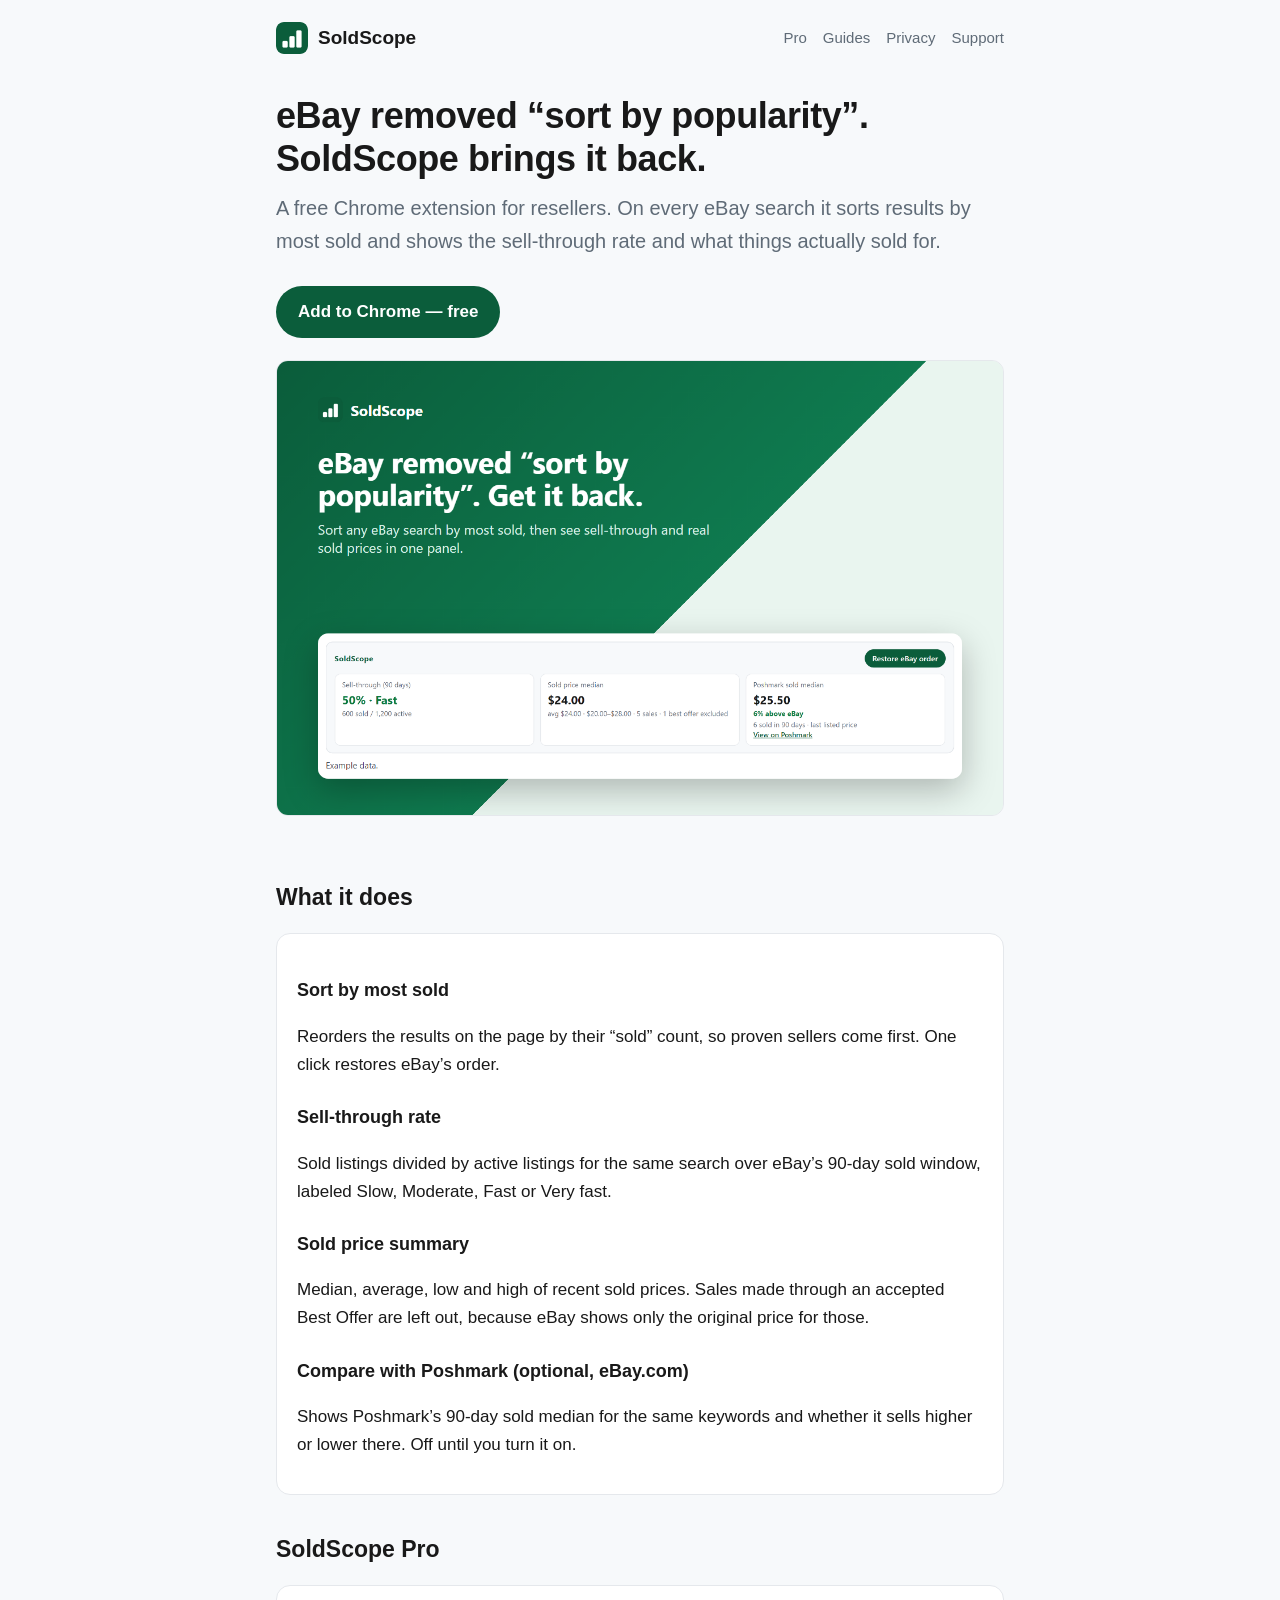
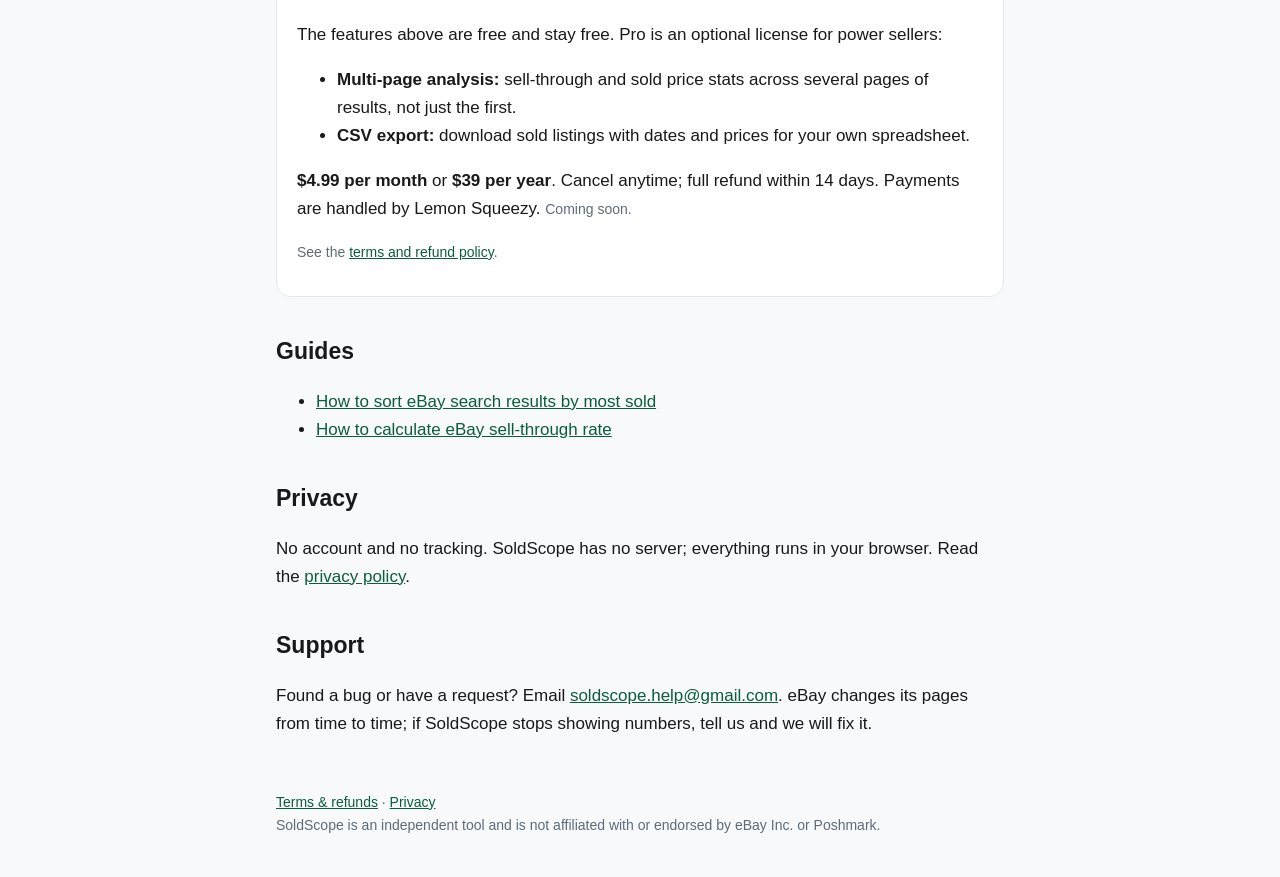
==== index.html @ 76f0468b "Add Pro pricing and terms/refund policy" ====
<!doctype html>
<html lang="en">
<head>
  <meta charset="utf-8">
  <meta name="viewport" content="width=device-width, initial-scale=1">
  <title>SoldScope — eBay sold sort, sell-through rate and sold price comps</title>
  <meta name="description" content="Free Chrome extension for eBay resellers: sort search results by most sold, see sell-through rate and median sold price on every search. No sign-up.">
  <link rel="canonical" href="https://soldscopeapp.github.io/">
  <meta property="og:title" content="SoldScope — eBay sold sort and sell-through rate">
  <meta property="og:description" content="Sort eBay by most sold and see sell-through rate and sold prices on every search.">
  <meta property="og:image" content="https://soldscopeapp.github.io/img/hero.png">
  <link rel="icon" href="img/icon128.png">
  <link rel="stylesheet" href="style.css">
</head>
<body>
<header>
  <a class="brand" href="./"><img src="img/icon128.png" alt="">SoldScope</a>
  <nav><a href="#pro">Pro</a><a href="guides/sort-ebay-by-most-sold.html">Guides</a><a href="privacy.html">Privacy</a><a href="#support">Support</a></nav>
</header>
<main>
  <h1>eBay removed “sort by popularity”. SoldScope brings it back.</h1>
  <p class="lede">A free Chrome extension for resellers. On every eBay search it sorts results by most sold and shows the sell-through rate and what things actually sold for.</p>
  <a class="btn" href="https://chromewebstore.google.com/detail/soldscope-sold-sort-sell/gncdkoamdfpminkbbjchmmcaikjillld">Add to Chrome — free</a>
  <img class="shot" src="img/hero.png" alt="SoldScope panel on an eBay search: sell-through rate, sold price median and Poshmark compare (example data)">

  <h2>What it does</h2>
  <div class="card">
    <h3>Sort by most sold</h3>
    <p>Reorders the results on the page by their “sold” count, so proven sellers come first. One click restores eBay’s order.</p>
    <h3>Sell-through rate</h3>
    <p>Sold listings divided by active listings for the same search over eBay’s 90-day sold window, labeled Slow, Moderate, Fast or Very fast.</p>
    <h3>Sold price summary</h3>
    <p>Median, average, low and high of recent sold prices. Sales made through an accepted Best Offer are left out, because eBay shows only the original price for those.</p>
    <h3>Compare with Poshmark (optional, eBay.com)</h3>
    <p>Shows Poshmark’s 90-day sold median for the same keywords and whether it sells higher or lower there. Off until you turn it on.</p>
  </div>

  <h2 id="pro">SoldScope Pro</h2>
  <div class="card">
    <p>The features above are free and stay free. Pro is an optional license for power sellers:</p>
    <ul>
      <li><b>Multi-page analysis:</b> sell-through and sold price stats across several pages of results, not just the first.</li>
      <li><b>CSV export:</b> download sold listings with dates and prices for your own spreadsheet.</li>
    </ul>
    <p><b>$4.99 per month</b> or <b>$39 per year</b>. Cancel anytime; full refund within 14 days. Payments are handled by Lemon Squeezy. <span class="note">Coming soon.</span></p>
    <p class="note">See the <a href="terms.html">terms and refund policy</a>.</p>
  </div>

  <h2>Guides</h2>
  <ul>
    <li><a href="guides/sort-ebay-by-most-sold.html">How to sort eBay search results by most sold</a></li>
    <li><a href="guides/ebay-sell-through-rate.html">How to calculate eBay sell-through rate</a></li>
  </ul>

  <h2>Privacy</h2>
  <p>No account and no tracking. SoldScope has no server; everything runs in your browser. Read the <a href="privacy.html">privacy policy</a>.</p>

  <h2 id="support">Support</h2>
  <p>Found a bug or have a request? Email <a href="mailto:soldscope.help@gmail.com?subject=SoldScope">soldscope.help@gmail.com</a>. eBay changes its pages from time to time; if SoldScope stops showing numbers, tell us and we will fix it.</p>
</main>
<footer><a href="terms.html">Terms &amp; refunds</a> · <a href="privacy.html">Privacy</a><br>SoldScope is an independent tool and is not affiliated with or endorsed by eBay Inc. or Poshmark.</footer>
</body>
</html>
---- style.css ----
:root {
  --green: #0b5d3b;
  --green-2: #0f7a4f;
  --ink: #191919;
  --muted: #5f6b77;
  --line: #e5e8ec;
  --bg: #f7f9fb;
  --card: #ffffff;
}
@media (prefers-color-scheme: dark) {
  :root:not([data-theme="light"]) {
    --green: #4fc28a;
    --green-2: #3aa874;
    --ink: #e8ecef;
    --muted: #a3adb7;
    --line: #2c3238;
    --bg: #121518;
    --card: #1a1e22;
  }
}
* { box-sizing: border-box; }
body {
  margin: 0;
  background: var(--bg);
  color: var(--ink);
  font: 17px/1.65 -apple-system, "Segoe UI", Roboto, Arial, sans-serif;
}
a { color: var(--green); }
header, main, footer { max-width: 760px; margin: 0 auto; padding: 0 16px; }
header { display: flex; align-items: center; justify-content: space-between; padding-top: 22px; padding-bottom: 22px; }
.brand { display: flex; align-items: center; gap: 10px; font-weight: 700; color: var(--ink); text-decoration: none; font-size: 19px; }
.brand img { width: 32px; height: 32px; border-radius: 8px; }
nav a { margin-left: 16px; font-size: 15px; color: var(--muted); text-decoration: none; }
nav a:hover { color: var(--green); }
h1 { font-size: 36px; line-height: 1.2; margin: 18px 0 12px; letter-spacing: -0.4px; }
h2 { font-size: 23px; margin: 36px 0 8px; }
h3 { font-size: 18px; margin: 24px 0 6px; }
p.lede { font-size: 20px; color: var(--muted); margin-top: 0; }
.btn {
  display: inline-block; padding: 12px 22px; border-radius: 999px; background: var(--green); color: #fff;
  text-decoration: none; font-weight: 700; margin: 8px 0 4px;
}
.btn:hover { background: var(--green-2); }
.card { background: var(--card); border: 1px solid var(--line); border-radius: 14px; padding: 18px 20px; margin: 16px 0; }
.shot { width: 100%; border-radius: 12px; border: 1px solid var(--line); margin: 18px 0; }
code, .formula {
  background: var(--card); border: 1px solid var(--line); border-radius: 8px; padding: 2px 7px; font-size: 15px;
}
.formula { display: block; padding: 12px 16px; font-size: 17px; margin: 12px 0; }
table { width: 100%; border-collapse: collapse; margin: 12px 0; font-size: 16px; }
th, td { text-align: left; padding: 8px 10px; border-bottom: 1px solid var(--line); }
.note { font-size: 14px; color: var(--muted); }
footer { padding-top: 36px; padding-bottom: 40px; color: var(--muted); font-size: 14px; }
@media (max-width: 560px) {
  h1 { font-size: 29px; }
  nav a { margin-left: 10px; }
}
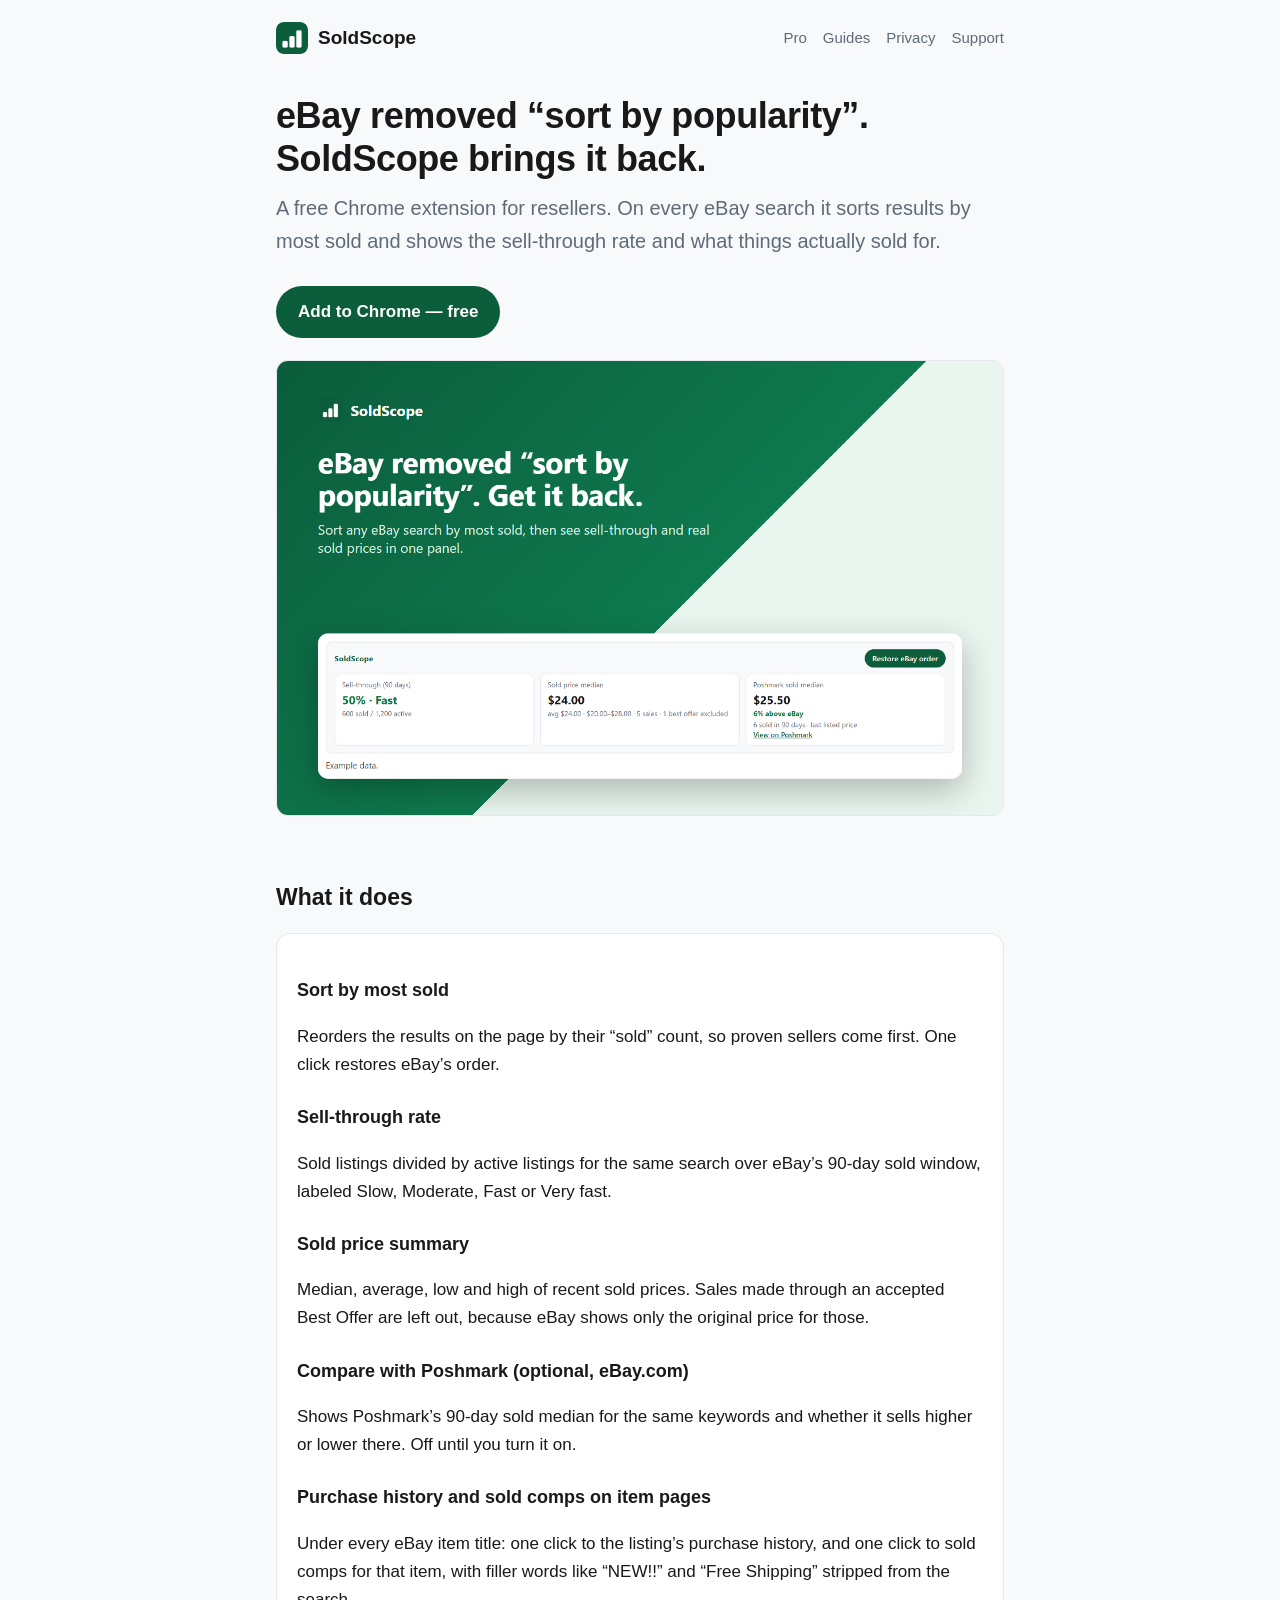
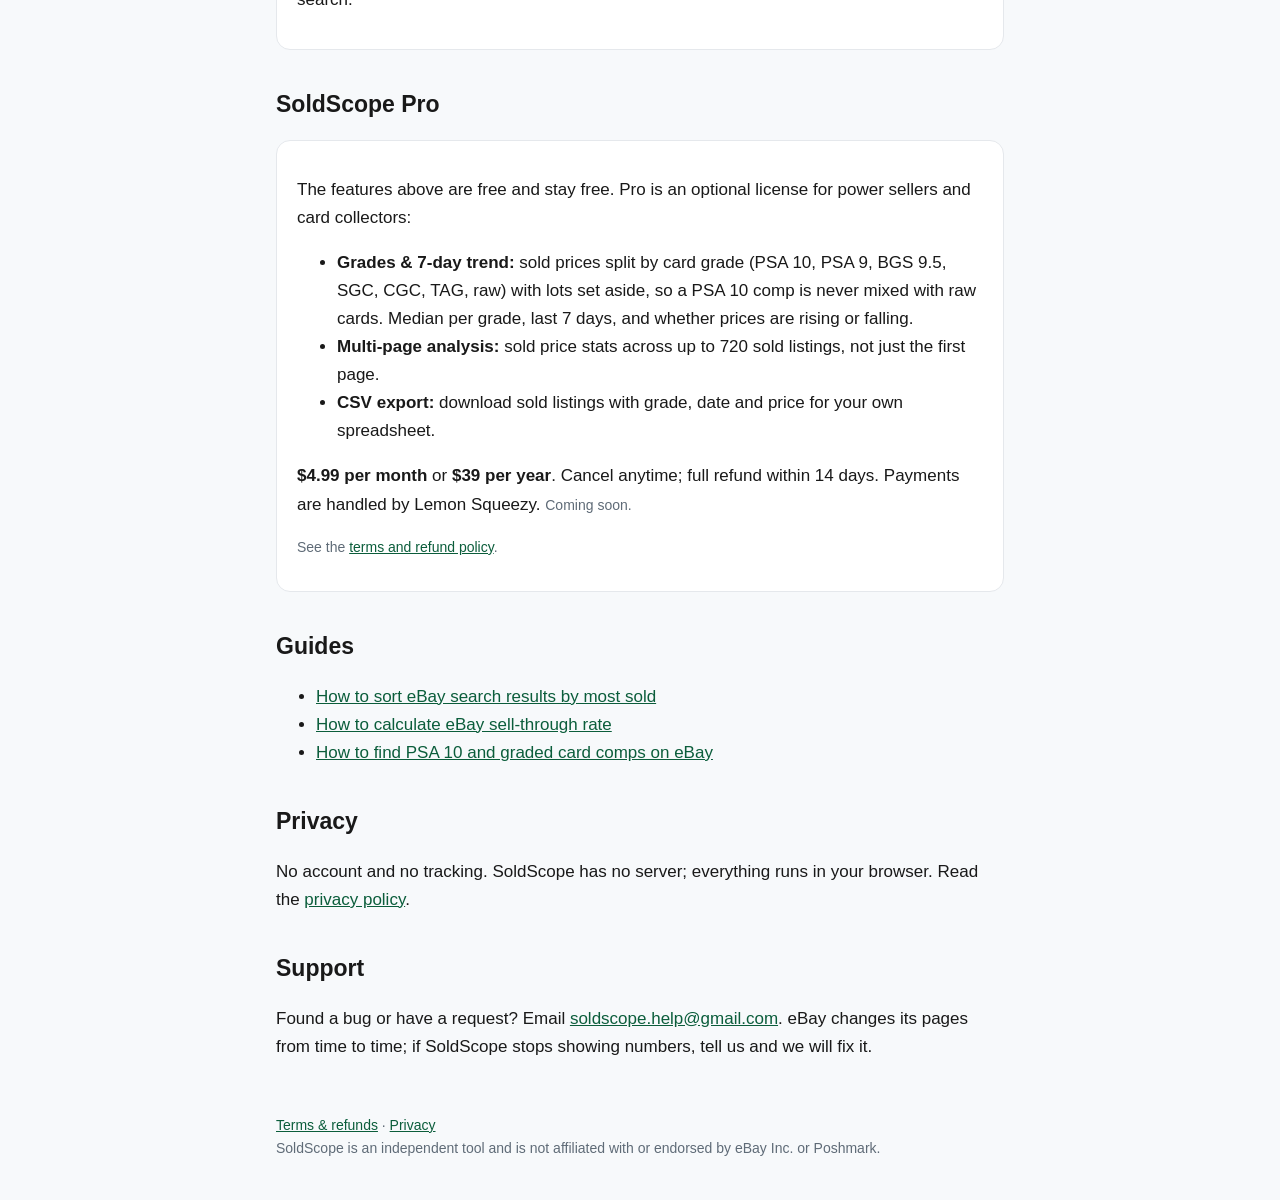
==== commit 4cfd2a67: "Card grade comps guide, item page links, Pro grades" ====
--- a/index.html
+++ b/index.html
@@ -33,14 +33,17 @@
     <p>Median, average, low and high of recent sold prices. Sales made through an accepted Best Offer are left out, because eBay shows only the original price for those.</p>
     <h3>Compare with Poshmark (optional, eBay.com)</h3>
     <p>Shows Poshmark’s 90-day sold median for the same keywords and whether it sells higher or lower there. Off until you turn it on.</p>
+    <h3>Purchase history and sold comps on item pages</h3>
+    <p>Under every eBay item title: one click to the listing’s purchase history, and one click to sold comps for that item, with filler words like “NEW!!” and “Free Shipping” stripped from the search.</p>
   </div>
 
   <h2 id="pro">SoldScope Pro</h2>
   <div class="card">
-    <p>The features above are free and stay free. Pro is an optional license for power sellers:</p>
+    <p>The features above are free and stay free. Pro is an optional license for power sellers and card collectors:</p>
     <ul>
-      <li><b>Multi-page analysis:</b> sell-through and sold price stats across several pages of results, not just the first.</li>
-      <li><b>CSV export:</b> download sold listings with dates and prices for your own spreadsheet.</li>
+      <li><b>Grades &amp; 7-day trend:</b> sold prices split by card grade (PSA 10, PSA 9, BGS 9.5, SGC, CGC, TAG, raw) with lots set aside, so a PSA 10 comp is never mixed with raw cards. Median per grade, last 7 days, and whether prices are rising or falling.</li>
+      <li><b>Multi-page analysis:</b> sold price stats across up to 720 sold listings, not just the first page.</li>
+      <li><b>CSV export:</b> download sold listings with grade, date and price for your own spreadsheet.</li>
     </ul>
     <p><b>$4.99 per month</b> or <b>$39 per year</b>. Cancel anytime; full refund within 14 days. Payments are handled by Lemon Squeezy. <span class="note">Coming soon.</span></p>
     <p class="note">See the <a href="terms.html">terms and refund policy</a>.</p>
@@ -50,6 +53,7 @@
   <ul>
     <li><a href="guides/sort-ebay-by-most-sold.html">How to sort eBay search results by most sold</a></li>
     <li><a href="guides/ebay-sell-through-rate.html">How to calculate eBay sell-through rate</a></li>
+    <li><a href="guides/psa-card-comps-ebay.html">How to find PSA 10 and graded card comps on eBay</a></li>
   </ul>
 
   <h2>Privacy</h2>
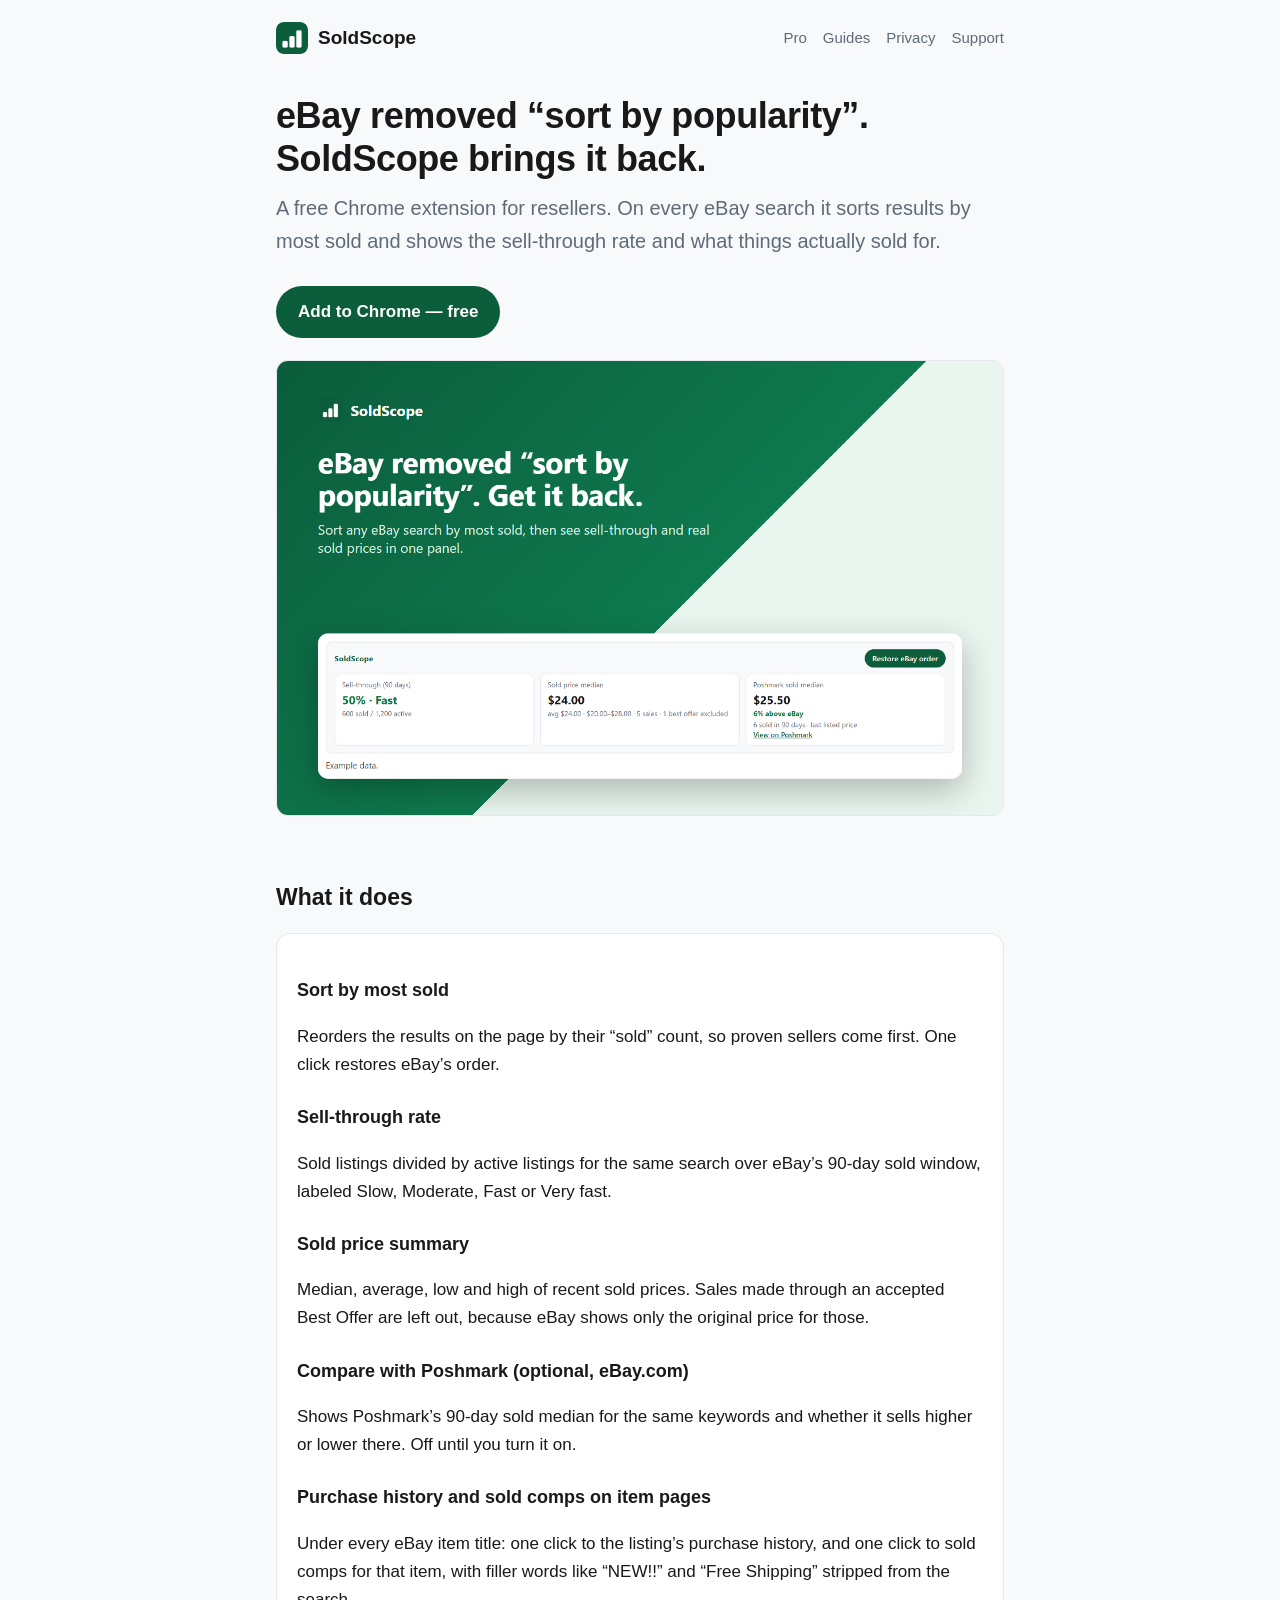
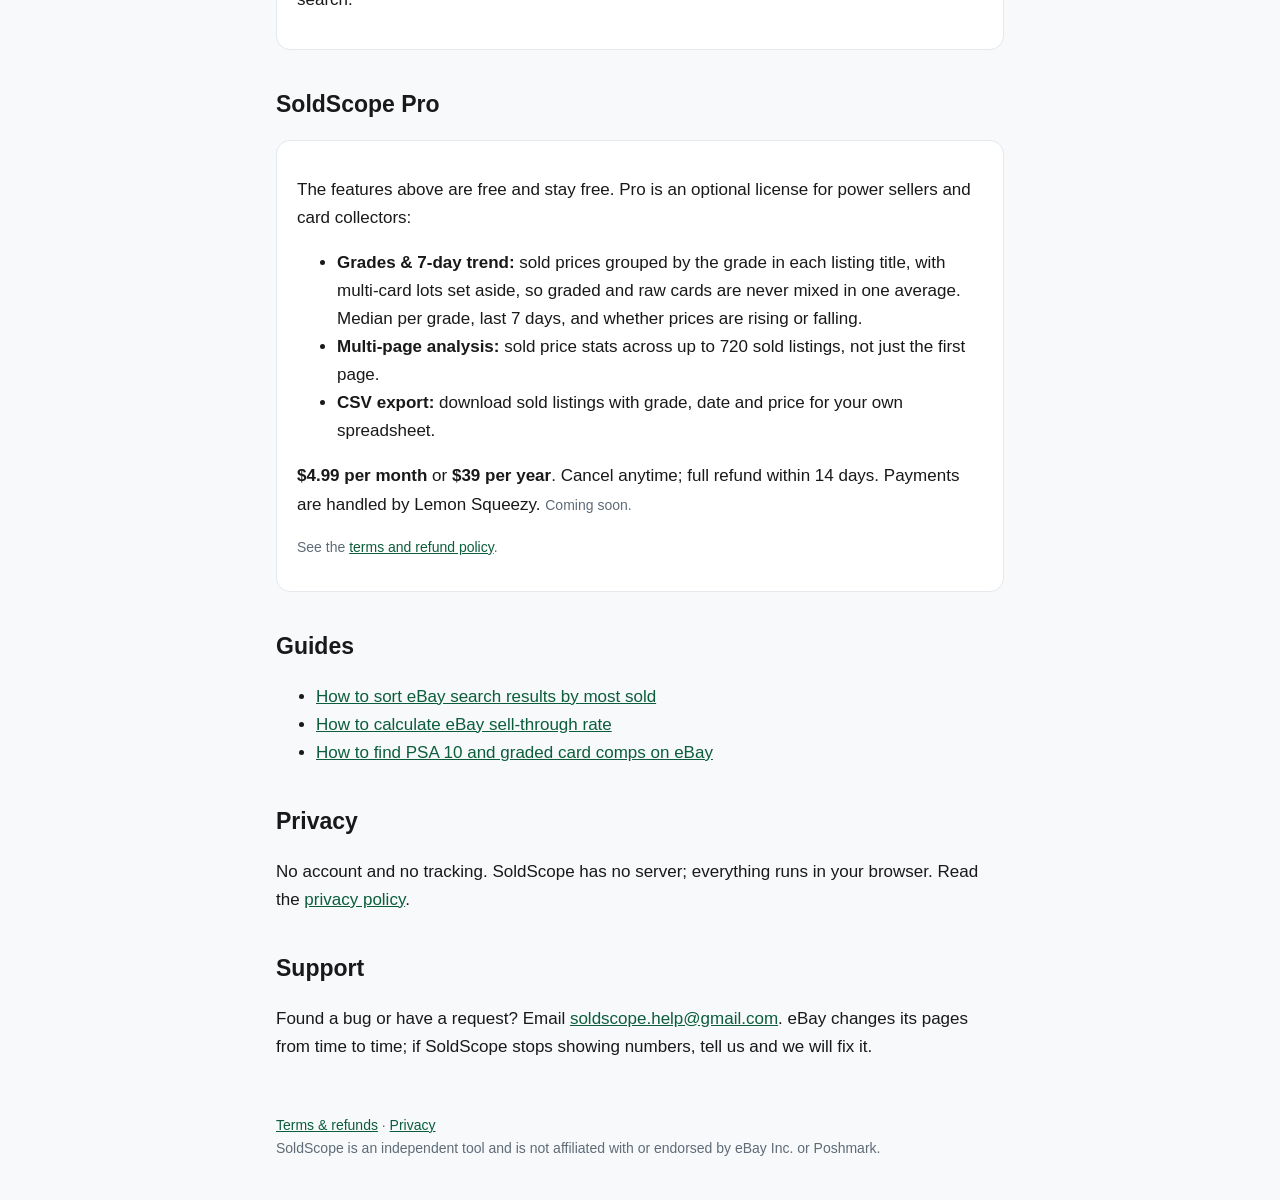
==== commit 52328079: "Plain wording for grade comps" ====
--- a/index.html
+++ b/index.html
@@ -41,7 +41,7 @@
   <div class="card">
     <p>The features above are free and stay free. Pro is an optional license for power sellers and card collectors:</p>
     <ul>
-      <li><b>Grades &amp; 7-day trend:</b> sold prices split by card grade (PSA 10, PSA 9, BGS 9.5, SGC, CGC, TAG, raw) with lots set aside, so a PSA 10 comp is never mixed with raw cards. Median per grade, last 7 days, and whether prices are rising or falling.</li>
+      <li><b>Grades &amp; 7-day trend:</b> sold prices grouped by the grade in each listing title, with multi-card lots set aside, so graded and raw cards are never mixed in one average. Median per grade, last 7 days, and whether prices are rising or falling.</li>
       <li><b>Multi-page analysis:</b> sold price stats across up to 720 sold listings, not just the first page.</li>
       <li><b>CSV export:</b> download sold listings with grade, date and price for your own spreadsheet.</li>
     </ul>
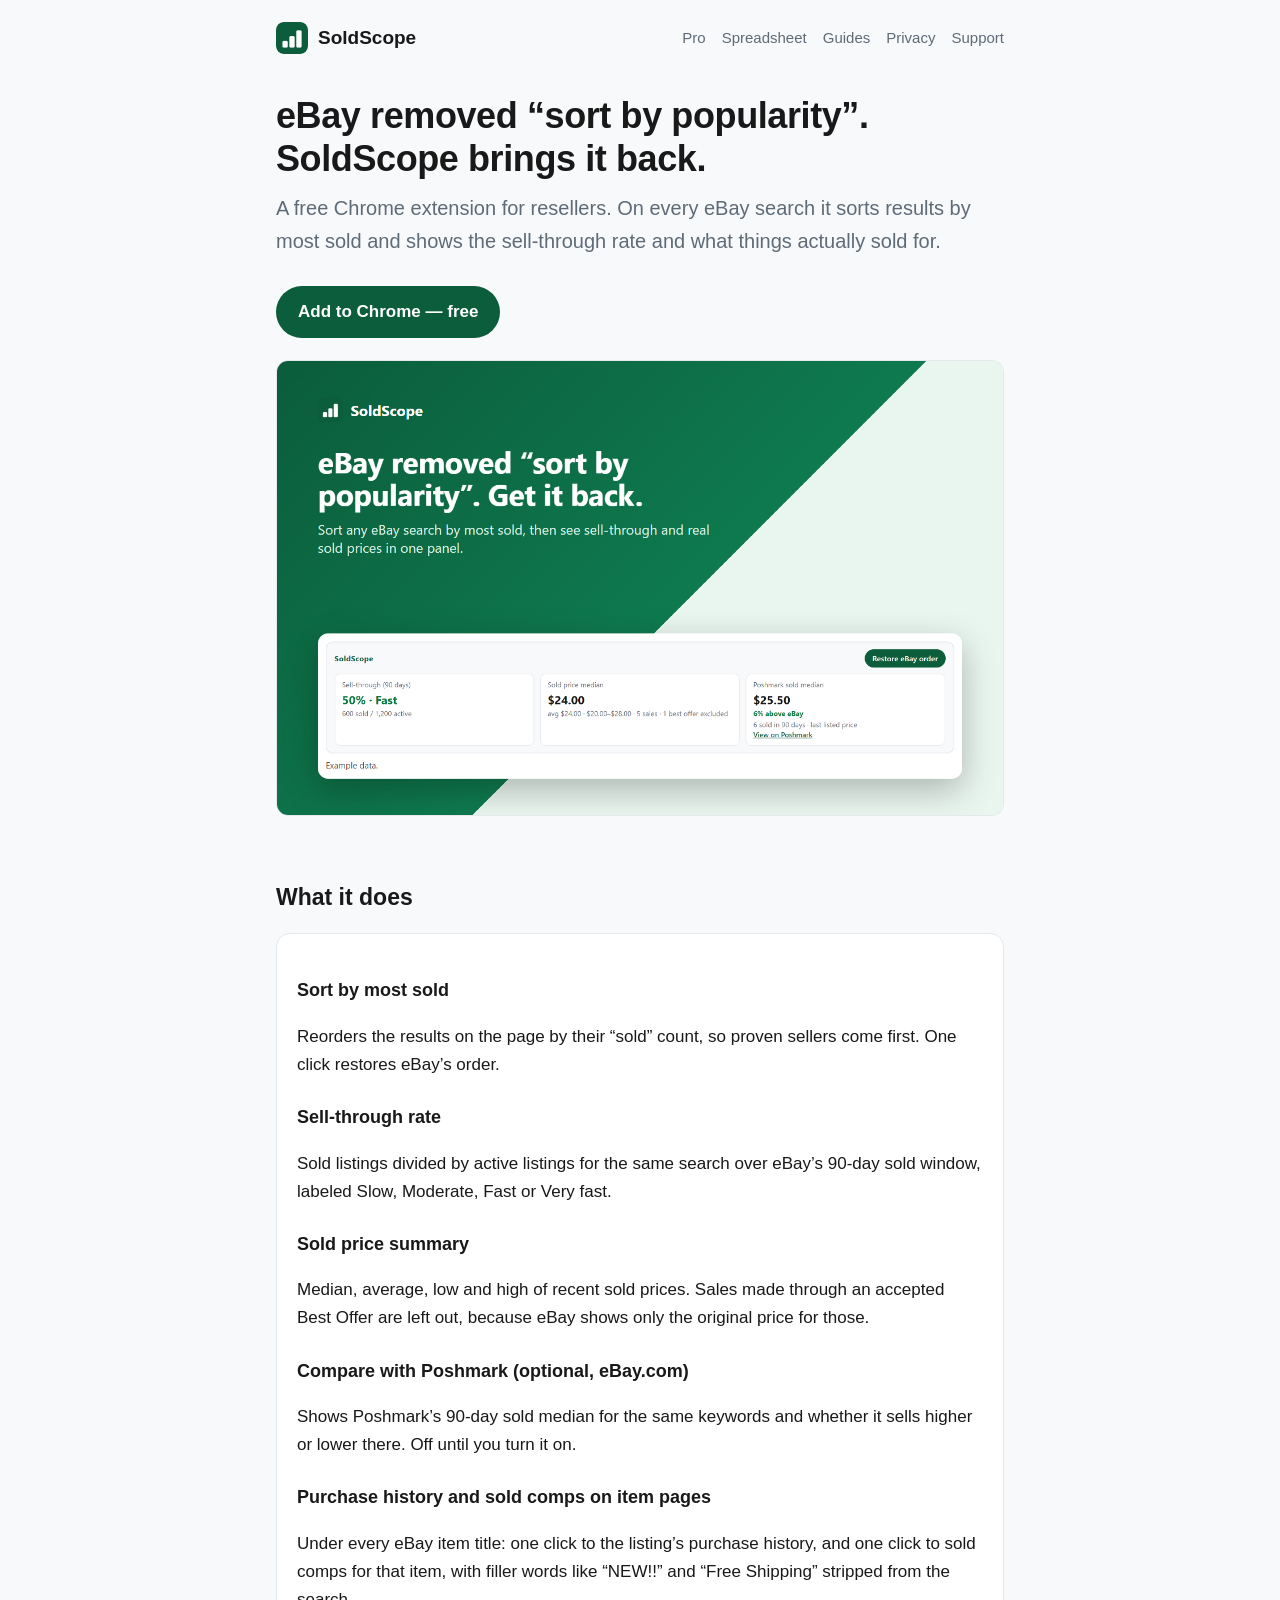
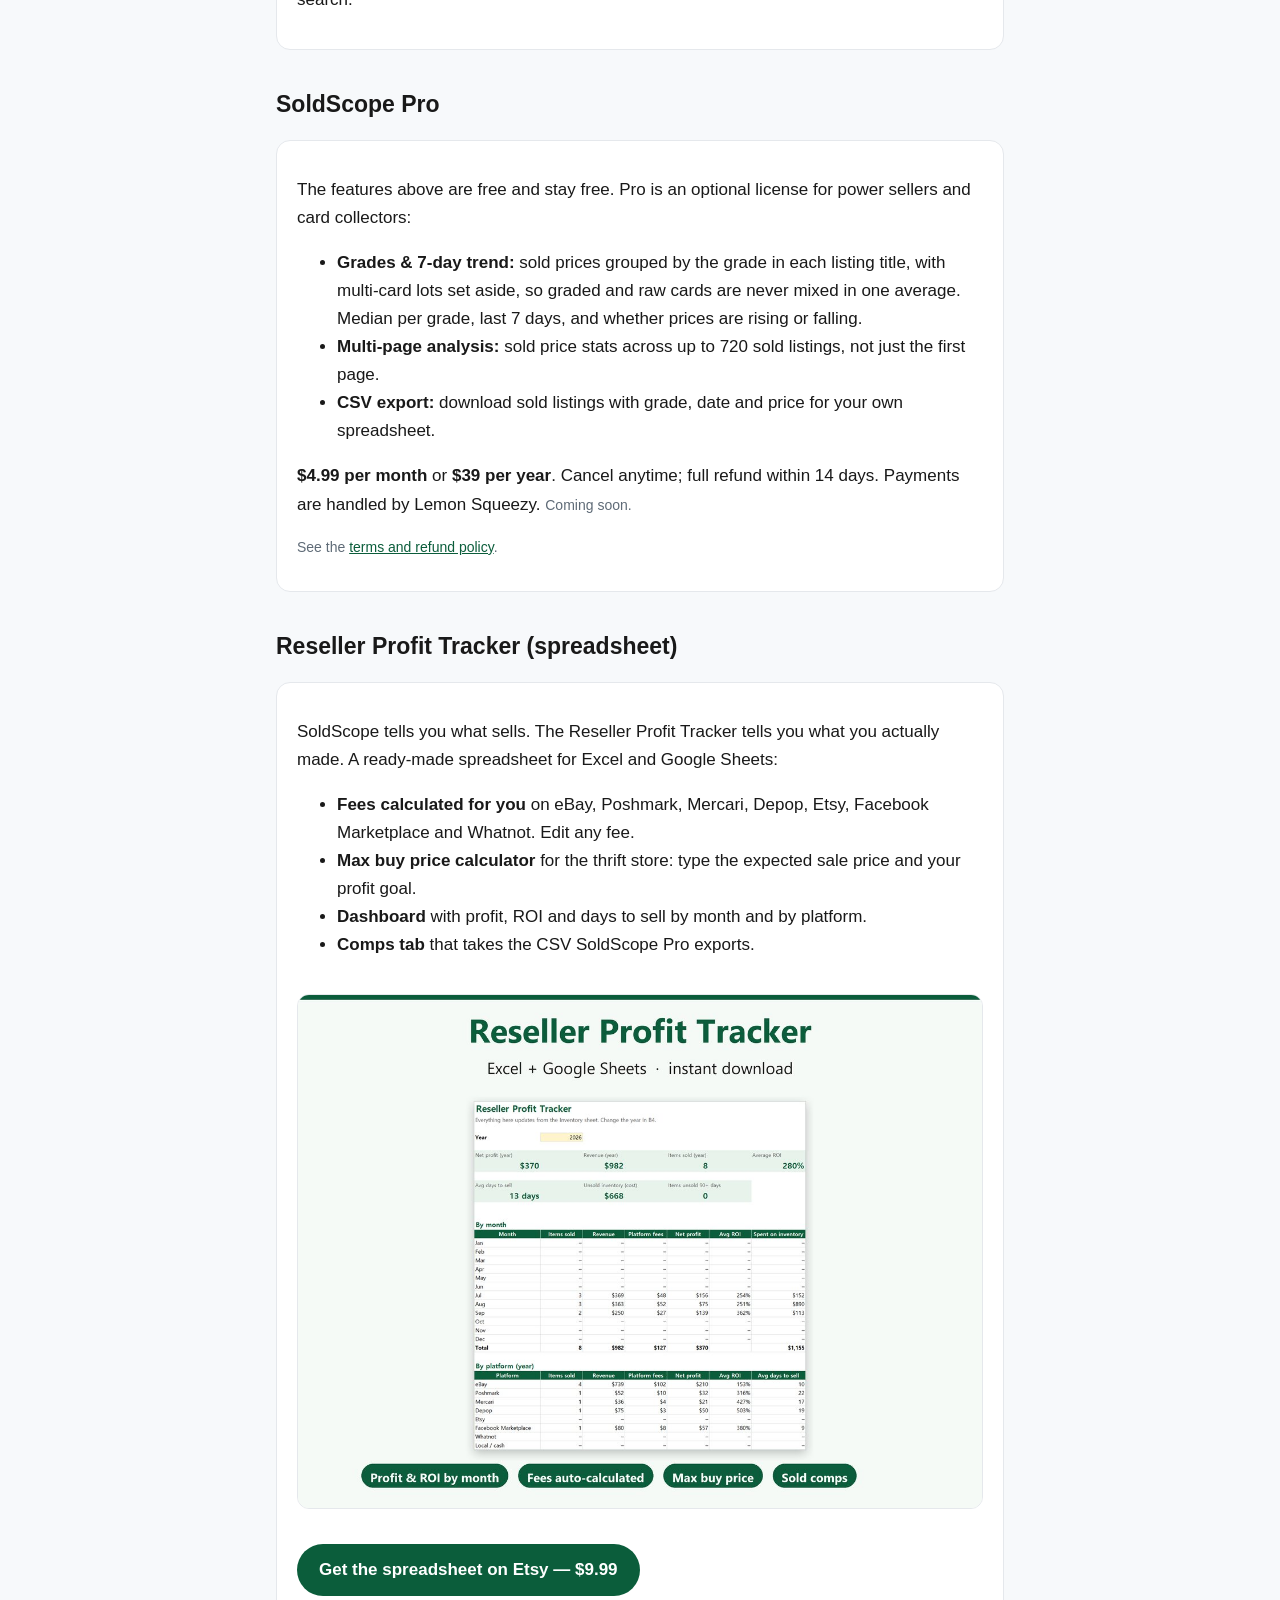
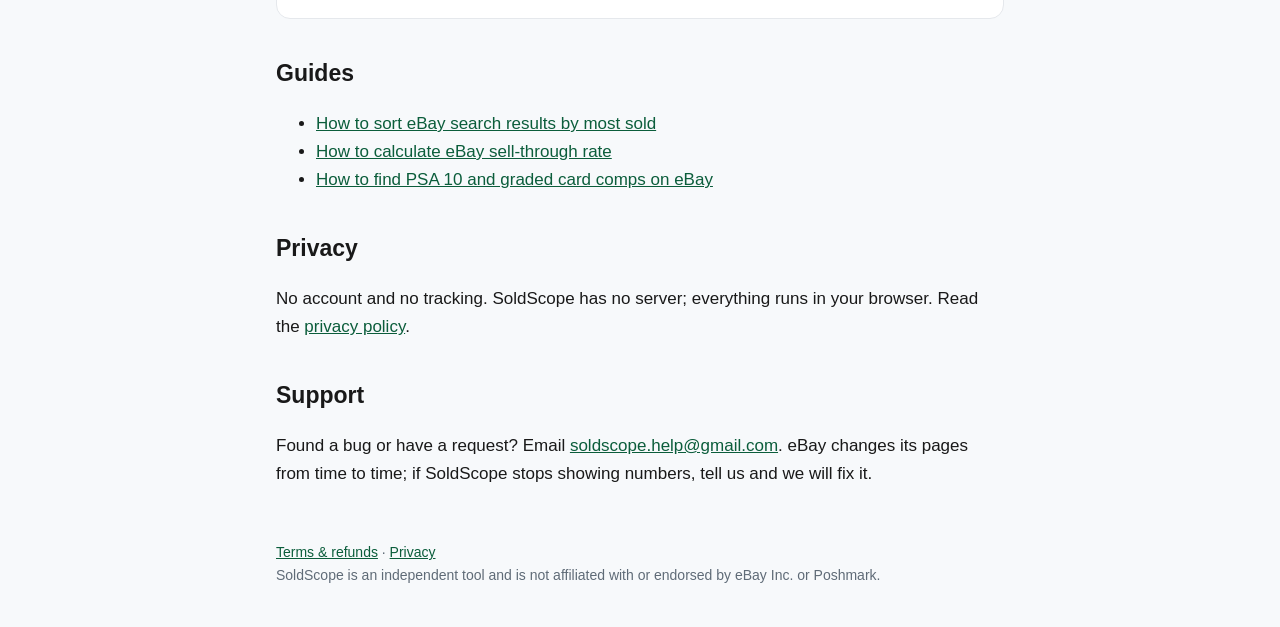
==== commit db93491f: "Reseller Profit Tracker section" ====
--- a/index.html
+++ b/index.html
@@ -15,7 +15,7 @@
 <body>
 <header>
   <a class="brand" href="./"><img src="img/icon128.png" alt="">SoldScope</a>
-  <nav><a href="#pro">Pro</a><a href="guides/sort-ebay-by-most-sold.html">Guides</a><a href="privacy.html">Privacy</a><a href="#support">Support</a></nav>
+  <nav><a href="#pro">Pro</a><a href="#tracker">Spreadsheet</a><a href="guides/sort-ebay-by-most-sold.html">Guides</a><a href="privacy.html">Privacy</a><a href="#support">Support</a></nav>
 </header>
 <main>
   <h1>eBay removed “sort by popularity”. SoldScope brings it back.</h1>
@@ -49,6 +49,19 @@
     <p class="note">See the <a href="terms.html">terms and refund policy</a>.</p>
   </div>
 
+  <h2 id="tracker">Reseller Profit Tracker (spreadsheet)</h2>
+  <div class="card">
+    <p>SoldScope tells you what sells. The Reseller Profit Tracker tells you what you actually made. A ready-made spreadsheet for Excel and Google Sheets:</p>
+    <ul>
+      <li><b>Fees calculated for you</b> on eBay, Poshmark, Mercari, Depop, Etsy, Facebook Marketplace and Whatnot. Edit any fee.</li>
+      <li><b>Max buy price calculator</b> for the thrift store: type the expected sale price and your profit goal.</li>
+      <li><b>Dashboard</b> with profit, ROI and days to sell by month and by platform.</li>
+      <li><b>Comps tab</b> that takes the CSV SoldScope Pro exports.</li>
+    </ul>
+    <img class="shot" src="img/profit-tracker.jpg" alt="Reseller Profit Tracker dashboard (example data)">
+    <a class="btn" href="https://www.etsy.com/listing/4586953167">Get the spreadsheet on Etsy — $9.99</a>
+  </div>
+
   <h2>Guides</h2>
   <ul>
     <li><a href="guides/sort-ebay-by-most-sold.html">How to sort eBay search results by most sold</a></li>
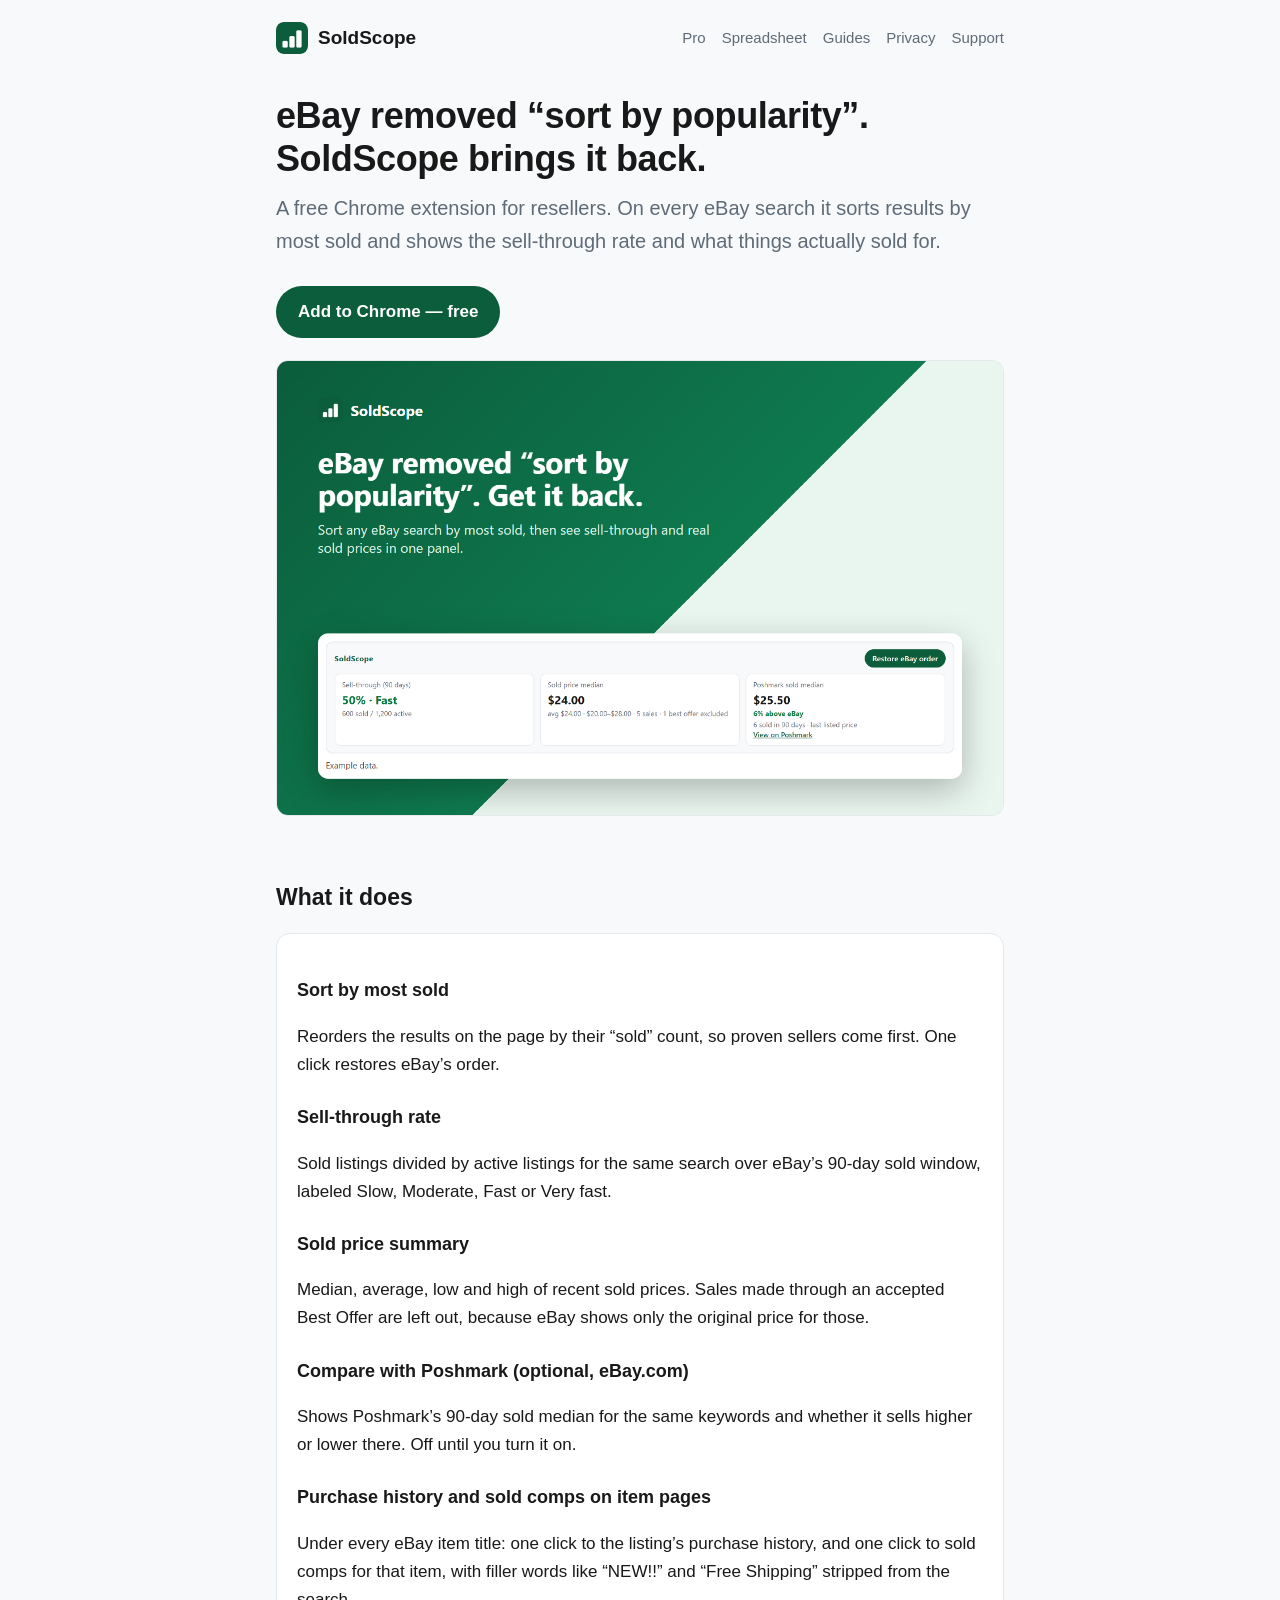
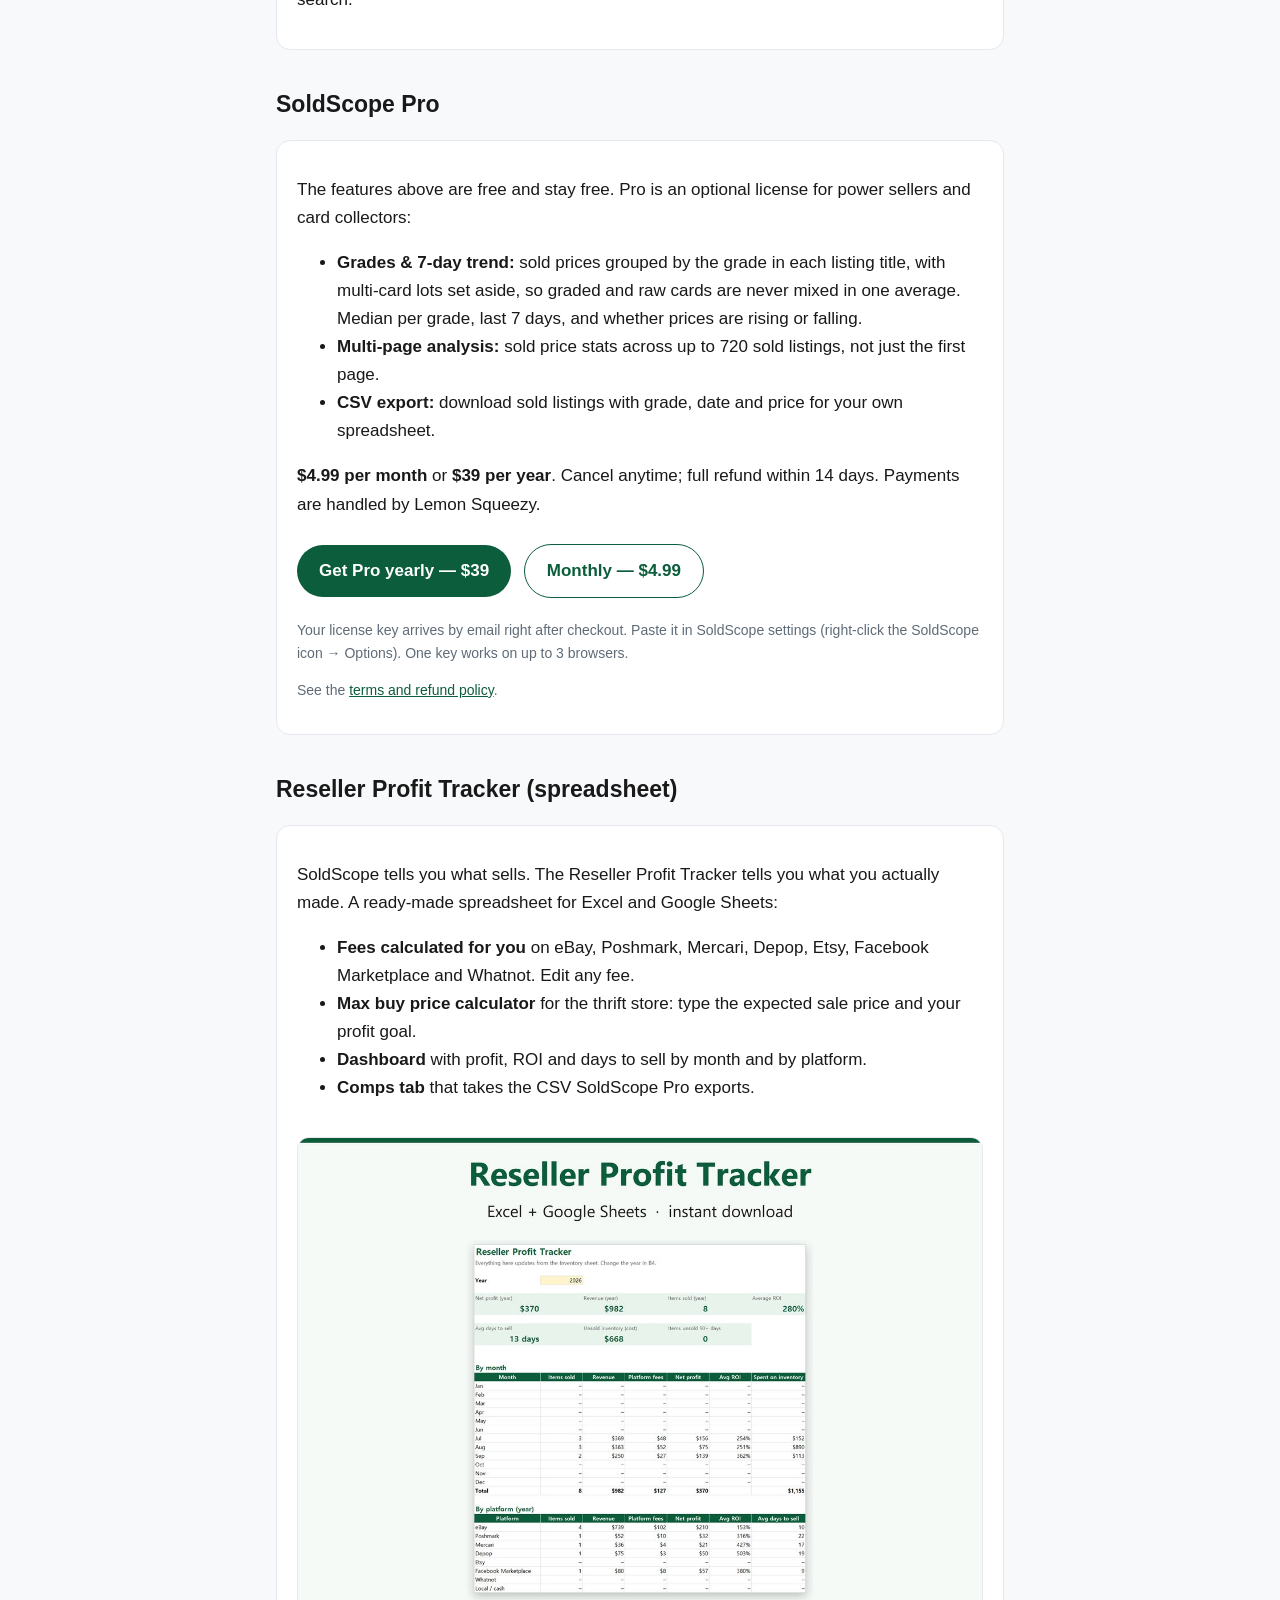
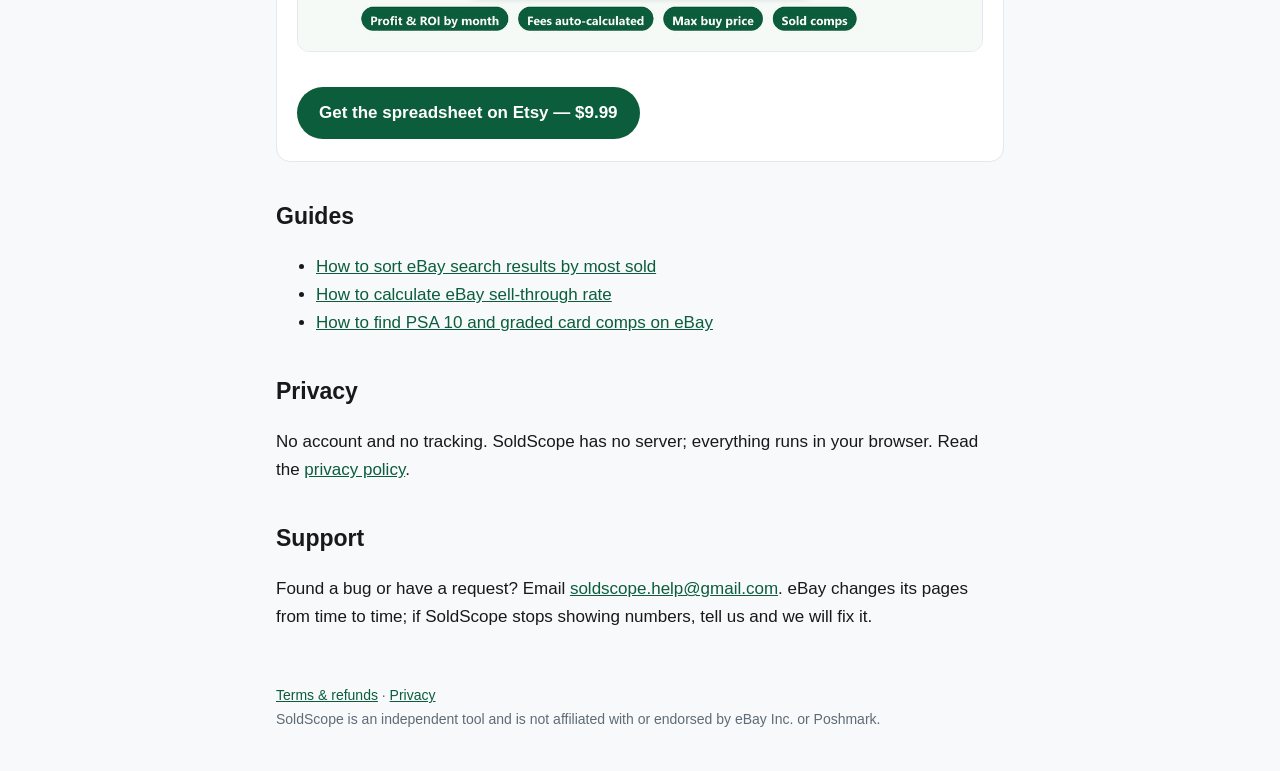
==== commit baf66874: "Pro checkout live" ====
--- a/index.html
+++ b/index.html
@@ -45,7 +45,9 @@
       <li><b>Multi-page analysis:</b> sold price stats across up to 720 sold listings, not just the first page.</li>
       <li><b>CSV export:</b> download sold listings with grade, date and price for your own spreadsheet.</li>
     </ul>
-    <p><b>$4.99 per month</b> or <b>$39 per year</b>. Cancel anytime; full refund within 14 days. Payments are handled by Lemon Squeezy. <span class="note">Coming soon.</span></p>
+    <p><b>$4.99 per month</b> or <b>$39 per year</b>. Cancel anytime; full refund within 14 days. Payments are handled by Lemon Squeezy.</p>
+    <p><a class="btn" href="https://soldscope.lemonsqueezy.com/checkout/buy/cfb5deb5-a312-4ebb-a2bd-e56efbaaf812?enabled=2208364">Get Pro yearly — $39</a> <a class="btn btn-secondary" href="https://soldscope.lemonsqueezy.com/checkout/buy/8efacae5-1ba1-4e66-af39-474c8e8114f5?enabled=2208363">Monthly — $4.99</a></p>
+    <p class="note">Your license key arrives by email right after checkout. Paste it in SoldScope settings (right-click the SoldScope icon → Options). One key works on up to 3 browsers.</p>
     <p class="note">See the <a href="terms.html">terms and refund policy</a>.</p>
   </div>
 
--- a/style.css
+++ b/style.css
@@ -55,3 +55,5 @@
   h1 { font-size: 29px; }
   nav a { margin-left: 10px; }
 }
+
+.btn-secondary { background: #fff; color: #0b5d3b; border: 1px solid #0b5d3b; margin-left: 8px; }
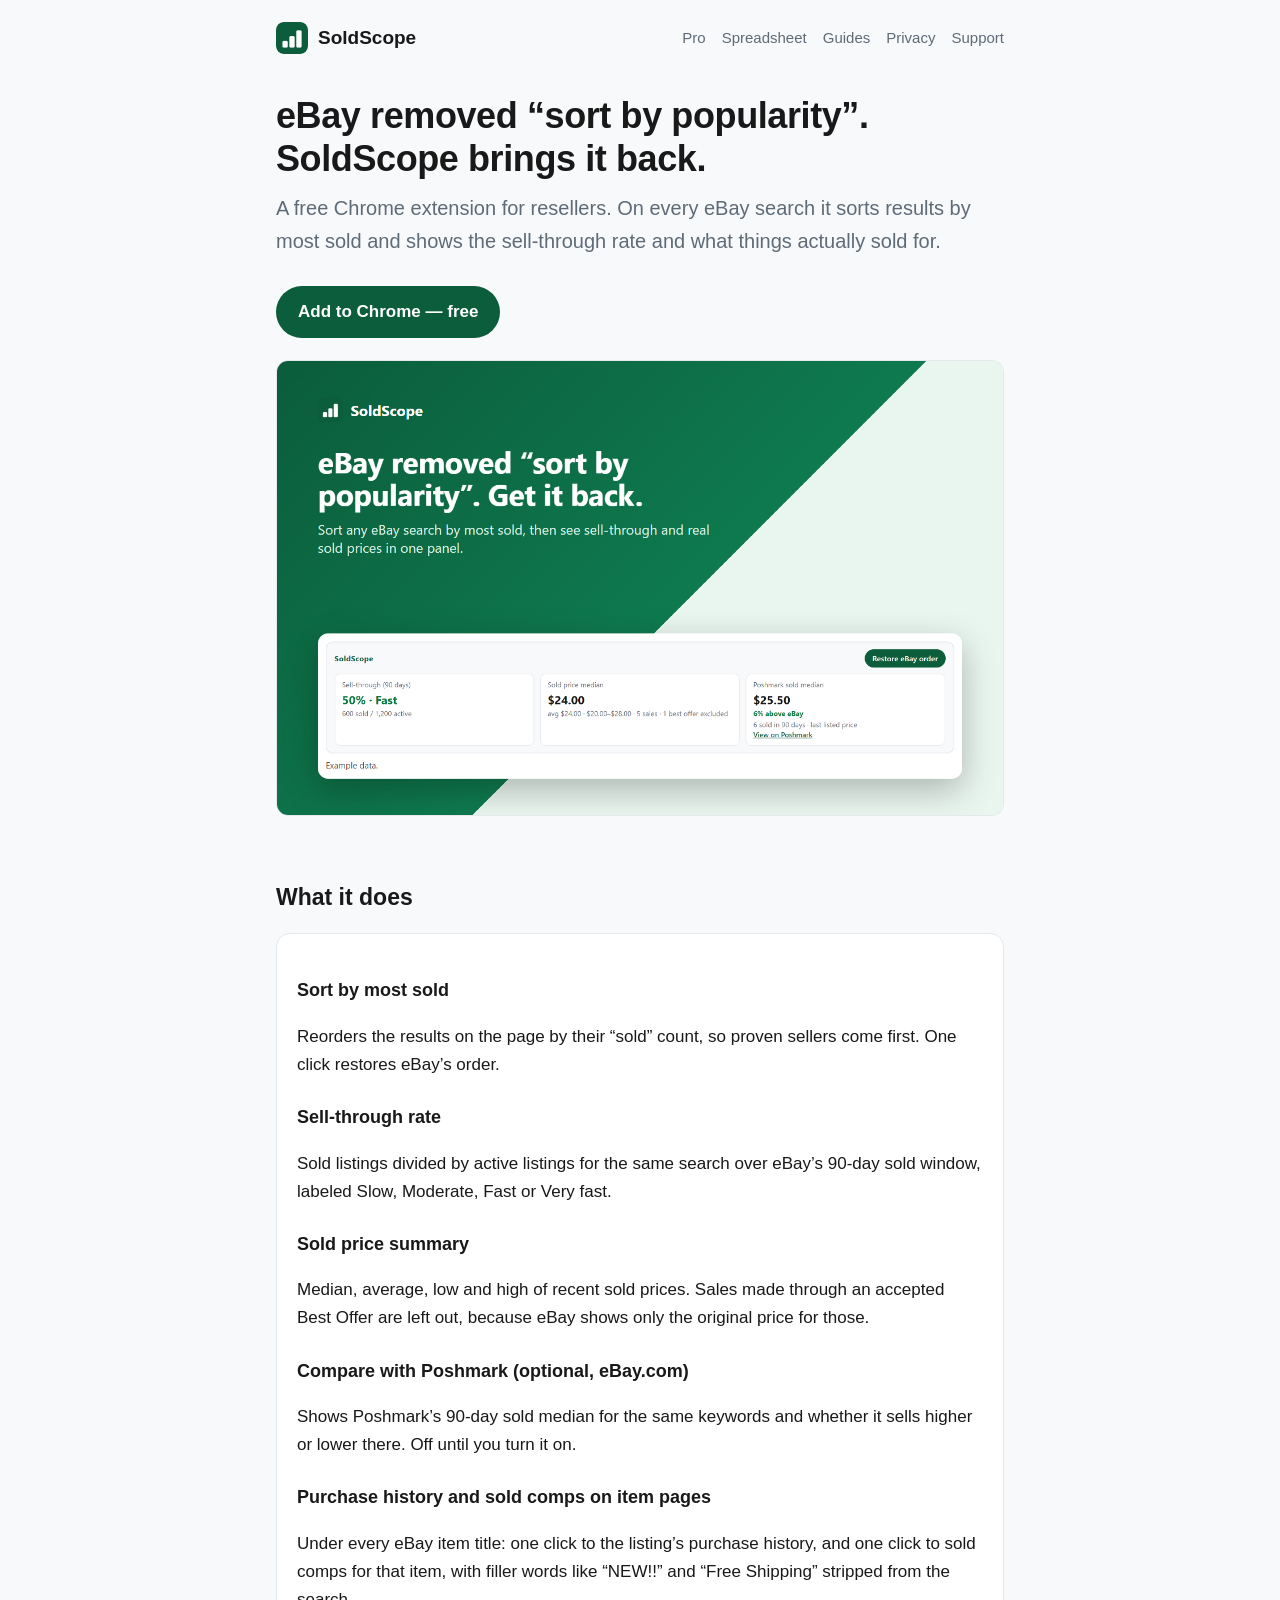
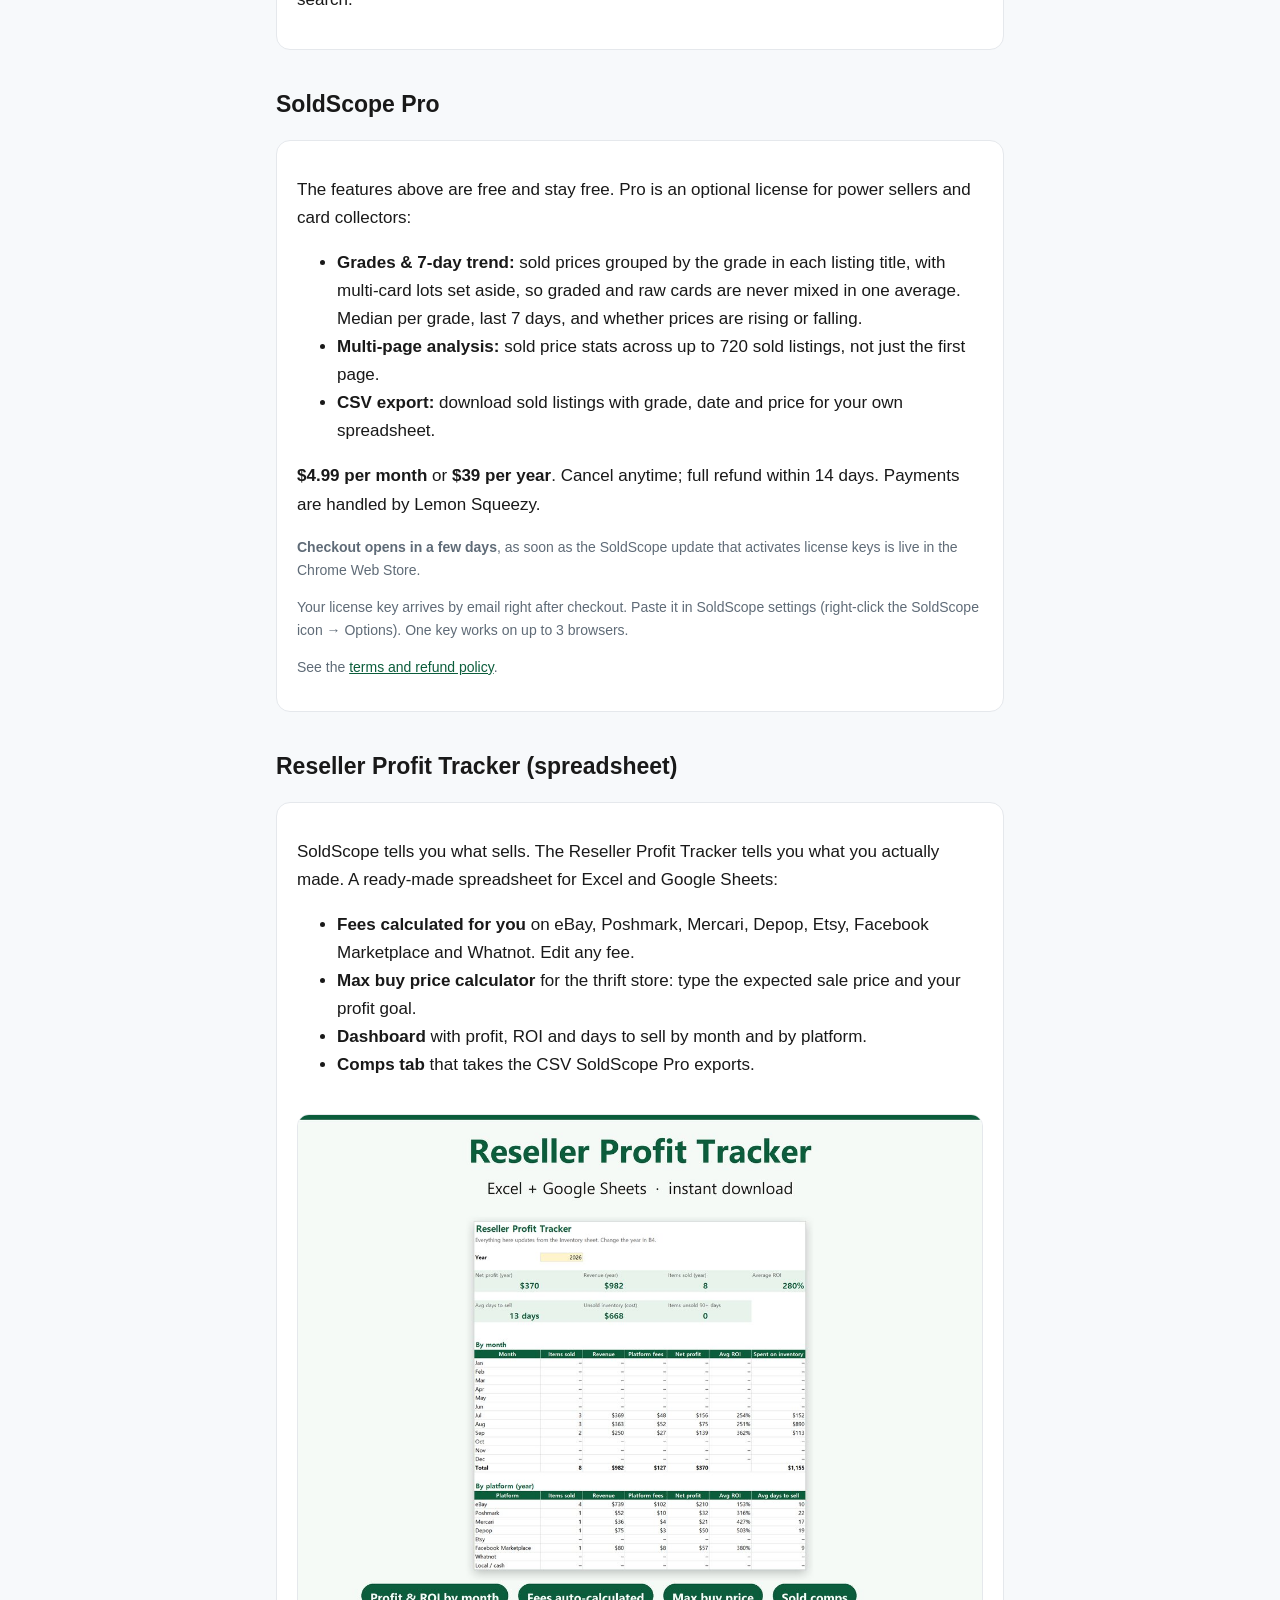
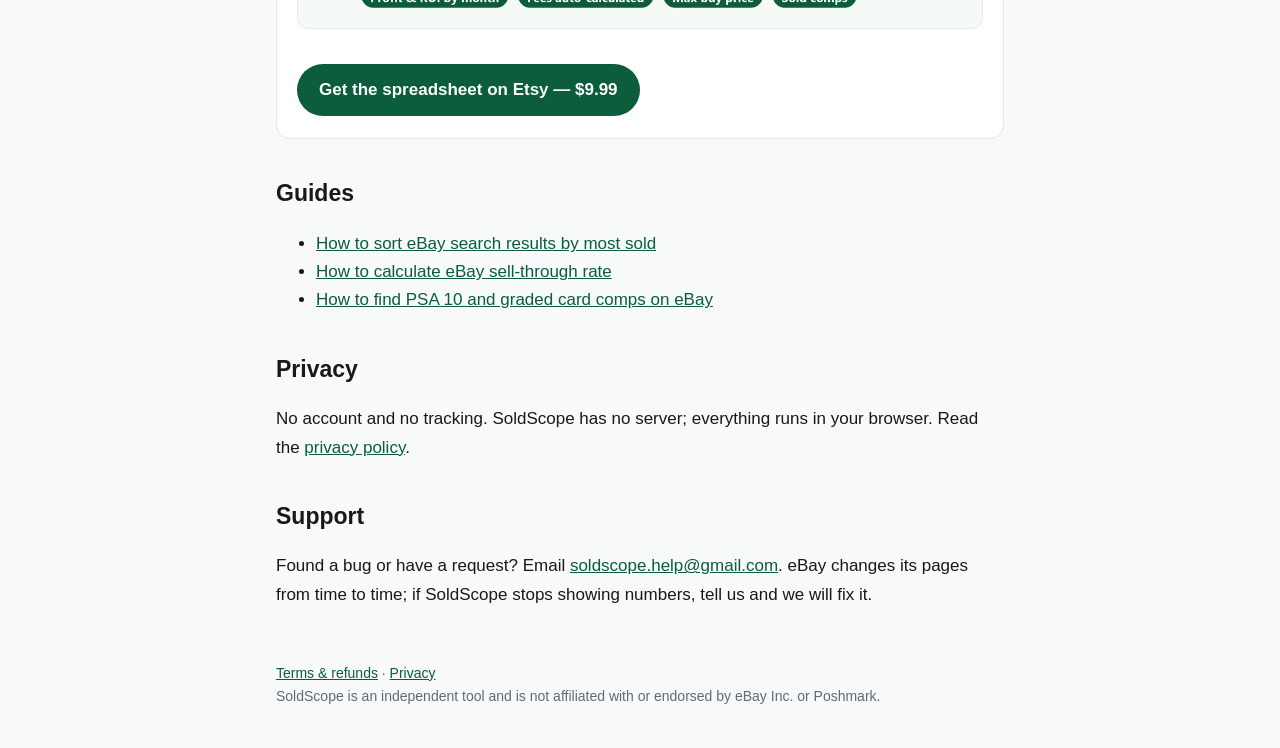
==== commit e1193407: "Pause checkout until 0.4.2 is live" ====
--- a/index.html
+++ b/index.html
@@ -46,7 +46,8 @@
       <li><b>CSV export:</b> download sold listings with grade, date and price for your own spreadsheet.</li>
     </ul>
     <p><b>$4.99 per month</b> or <b>$39 per year</b>. Cancel anytime; full refund within 14 days. Payments are handled by Lemon Squeezy.</p>
-    <p><a class="btn" href="https://soldscope.lemonsqueezy.com/checkout/buy/cfb5deb5-a312-4ebb-a2bd-e56efbaaf812?enabled=2208364">Get Pro yearly — $39</a> <a class="btn btn-secondary" href="https://soldscope.lemonsqueezy.com/checkout/buy/8efacae5-1ba1-4e66-af39-474c8e8114f5?enabled=2208363">Monthly — $4.99</a></p>
+    <!-- PRO-CHECKOUT: restore the two buttons once SoldScope 0.4.2 is live in the stores (see STATE.md) -->
+    <p class="note"><b>Checkout opens in a few days</b>, as soon as the SoldScope update that activates license keys is live in the Chrome Web Store.</p>
     <p class="note">Your license key arrives by email right after checkout. Paste it in SoldScope settings (right-click the SoldScope icon → Options). One key works on up to 3 browsers.</p>
     <p class="note">See the <a href="terms.html">terms and refund policy</a>.</p>
   </div>
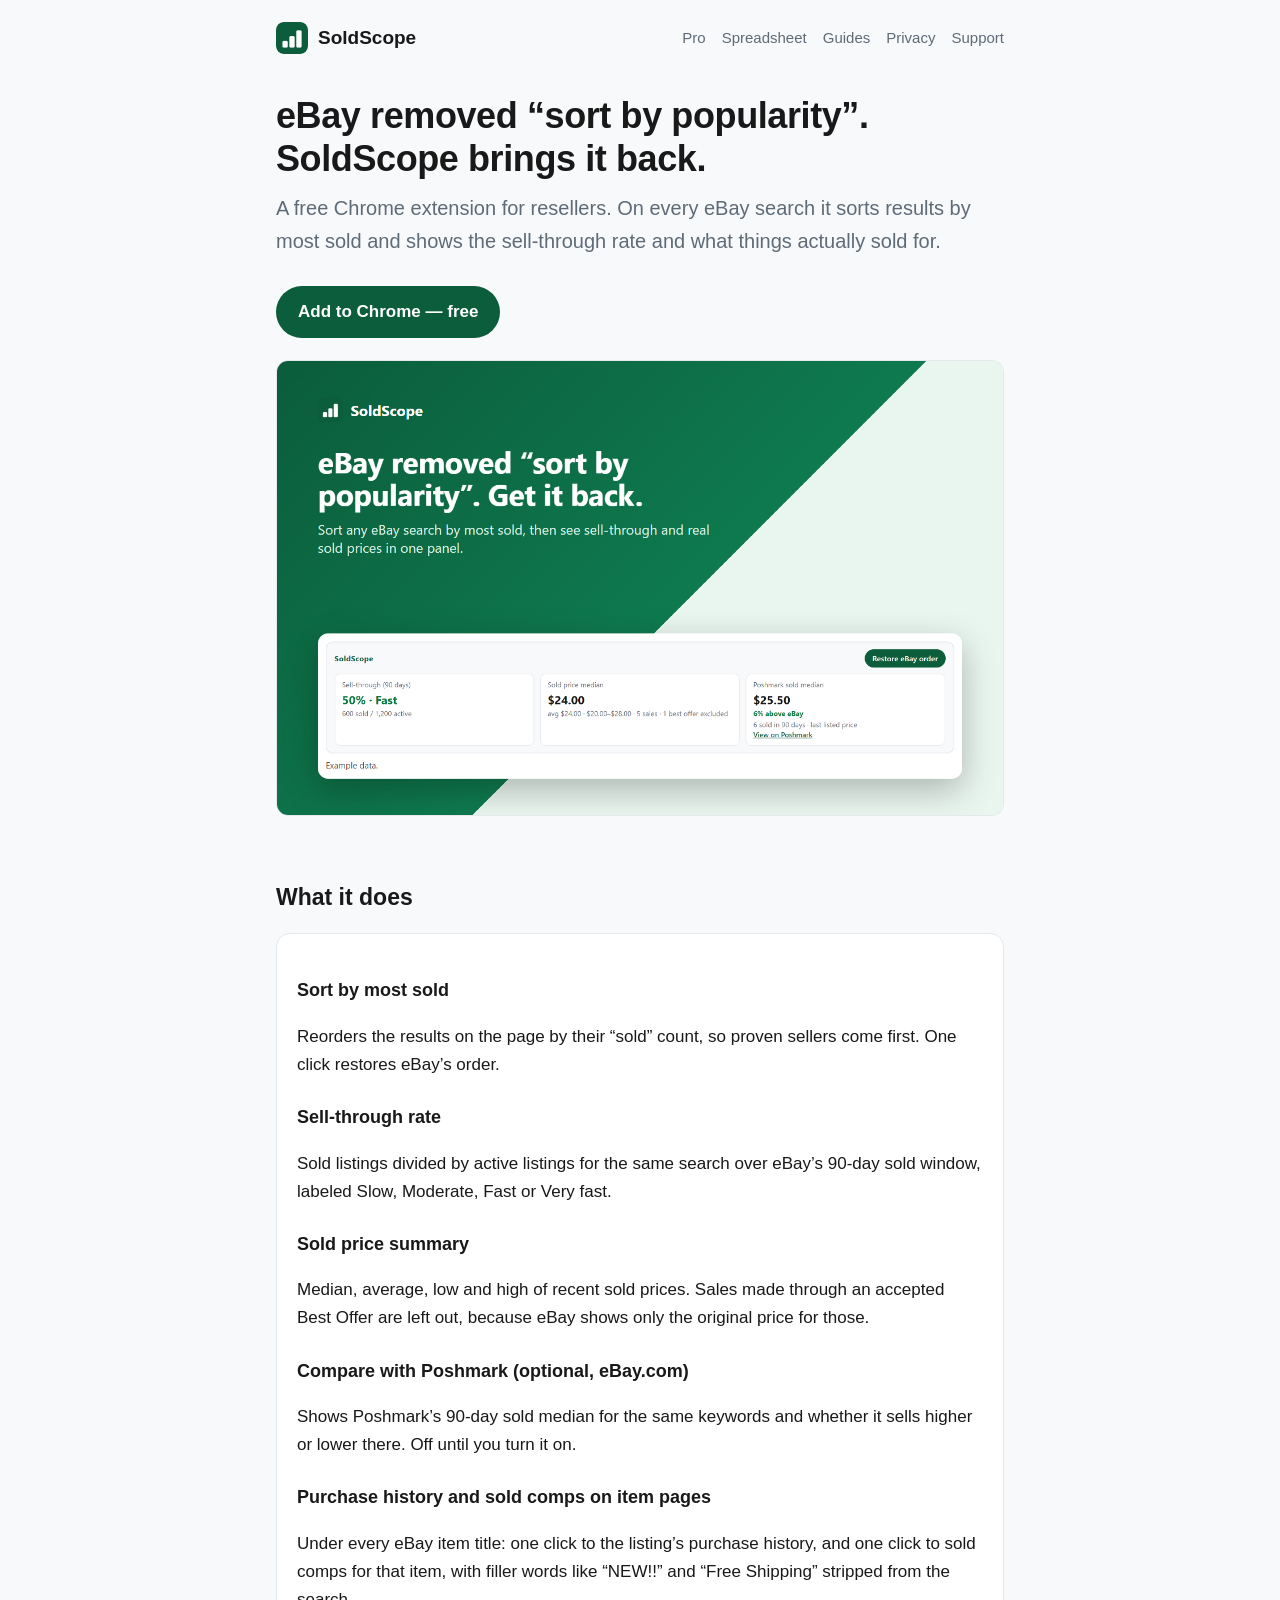
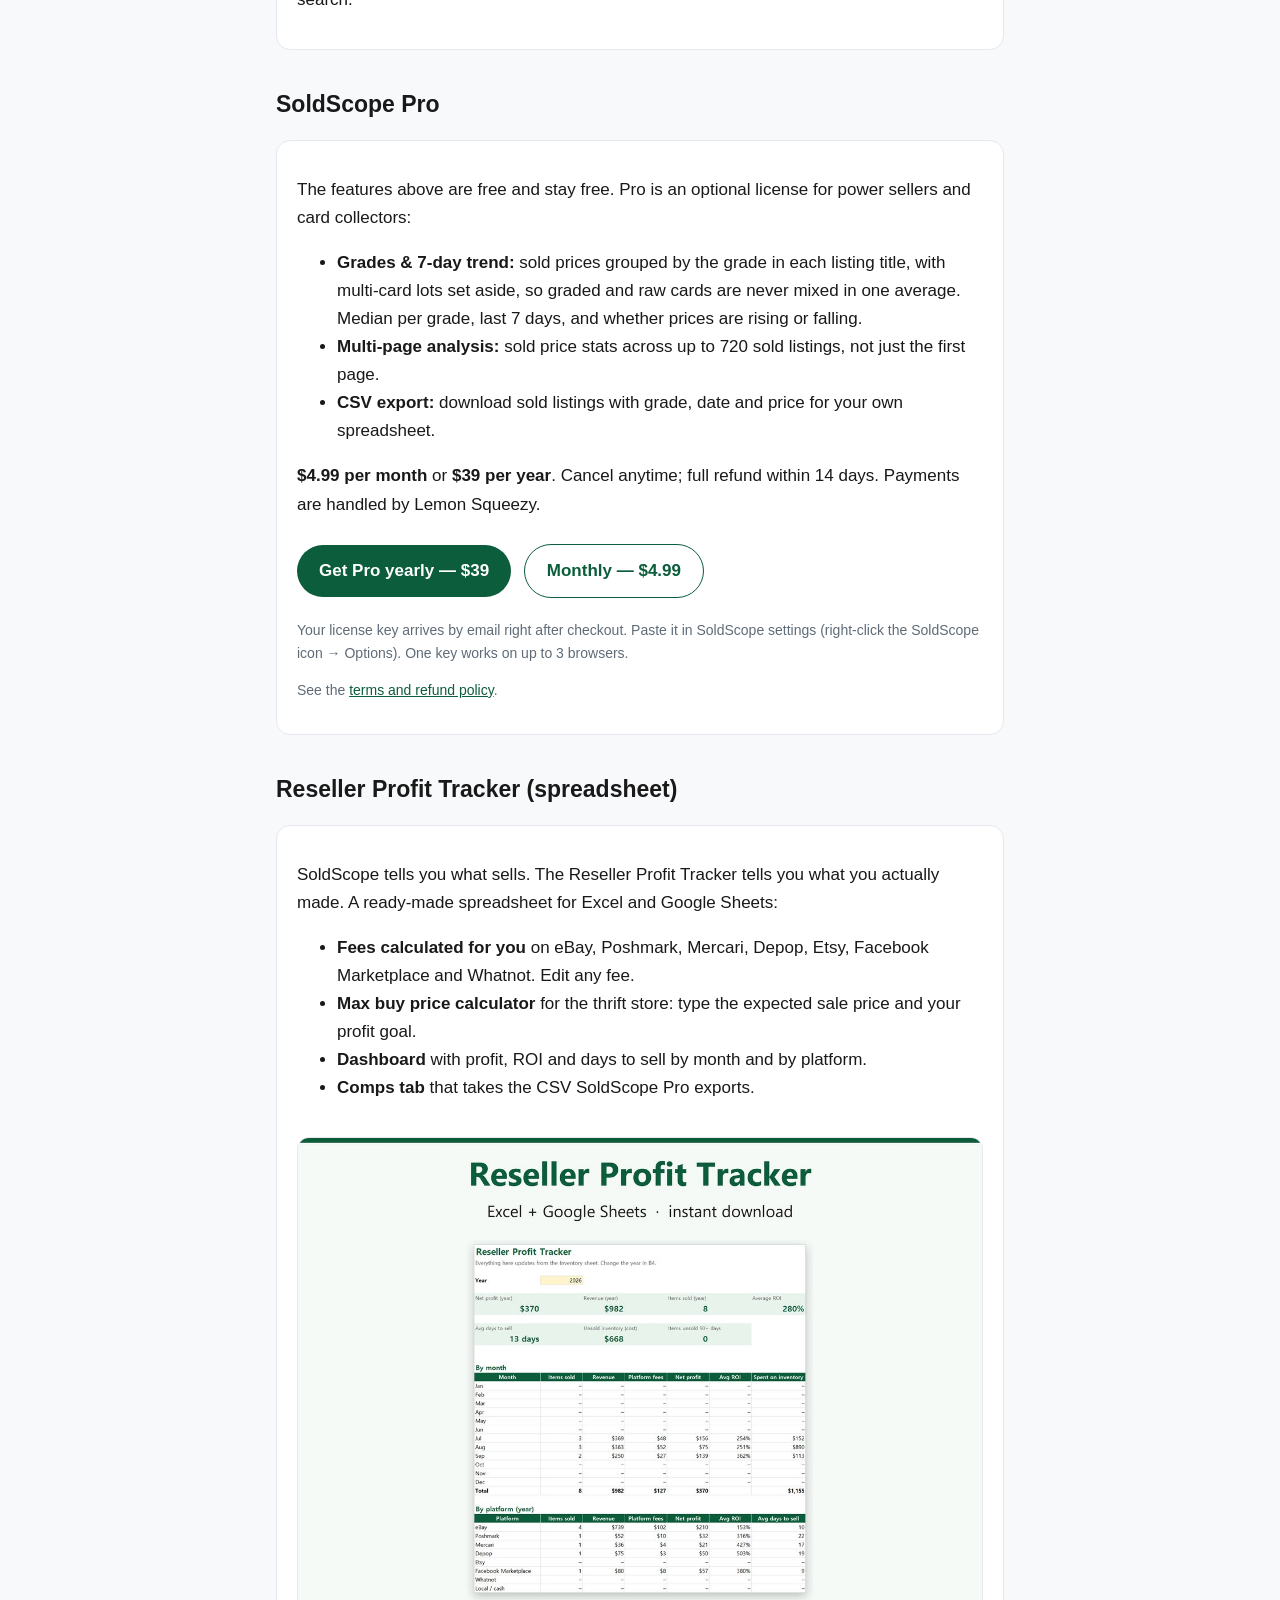
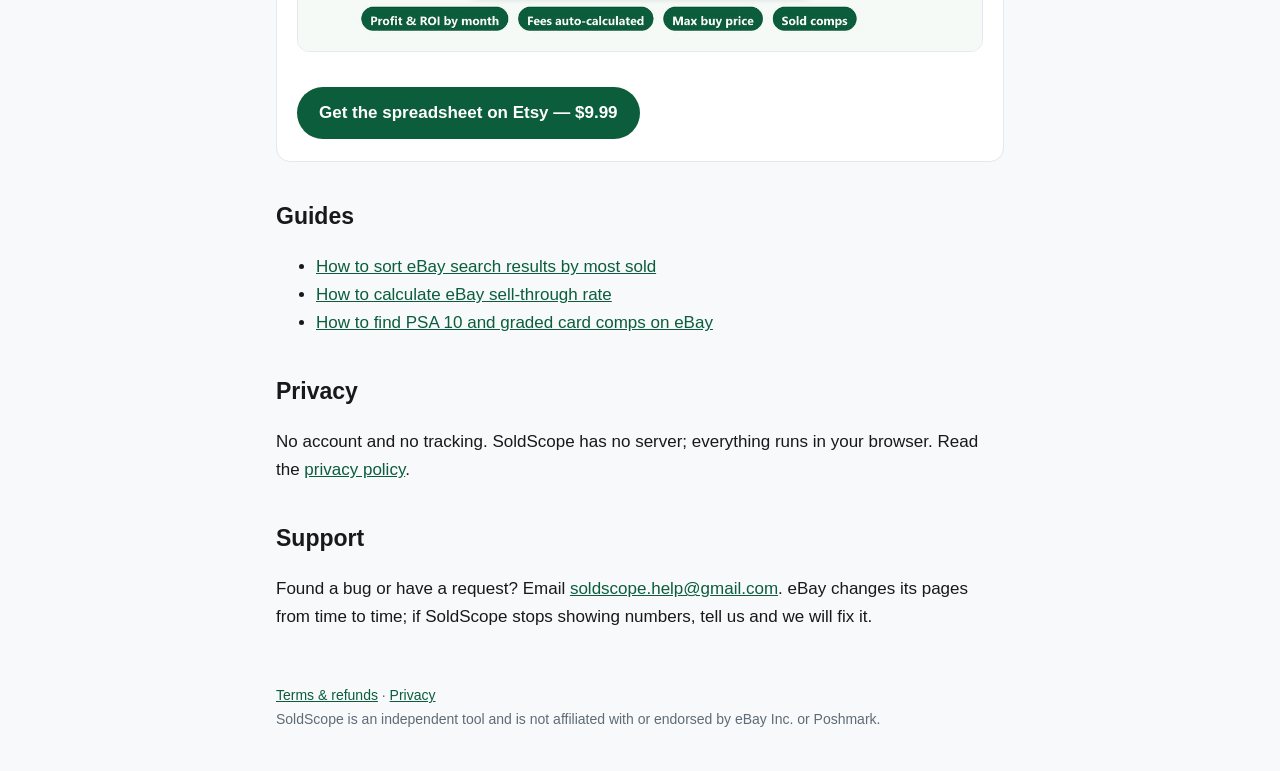
==== commit 71d4ebd0: "Checkout live (0.4.2 in Chrome and Firefox)" ====
--- a/index.html
+++ b/index.html
@@ -46,8 +46,7 @@
       <li><b>CSV export:</b> download sold listings with grade, date and price for your own spreadsheet.</li>
     </ul>
     <p><b>$4.99 per month</b> or <b>$39 per year</b>. Cancel anytime; full refund within 14 days. Payments are handled by Lemon Squeezy.</p>
-    <!-- PRO-CHECKOUT: restore the two buttons once SoldScope 0.4.2 is live in the stores (see STATE.md) -->
-    <p class="note"><b>Checkout opens in a few days</b>, as soon as the SoldScope update that activates license keys is live in the Chrome Web Store.</p>
+    <p><a class="btn" href="https://soldscope.lemonsqueezy.com/checkout/buy/cfb5deb5-a312-4ebb-a2bd-e56efbaaf812?enabled=2208364">Get Pro yearly — $39</a> <a class="btn btn-secondary" href="https://soldscope.lemonsqueezy.com/checkout/buy/8efacae5-1ba1-4e66-af39-474c8e8114f5?enabled=2208363">Monthly — $4.99</a></p>
     <p class="note">Your license key arrives by email right after checkout. Paste it in SoldScope settings (right-click the SoldScope icon → Options). One key works on up to 3 browsers.</p>
     <p class="note">See the <a href="terms.html">terms and refund policy</a>.</p>
   </div>
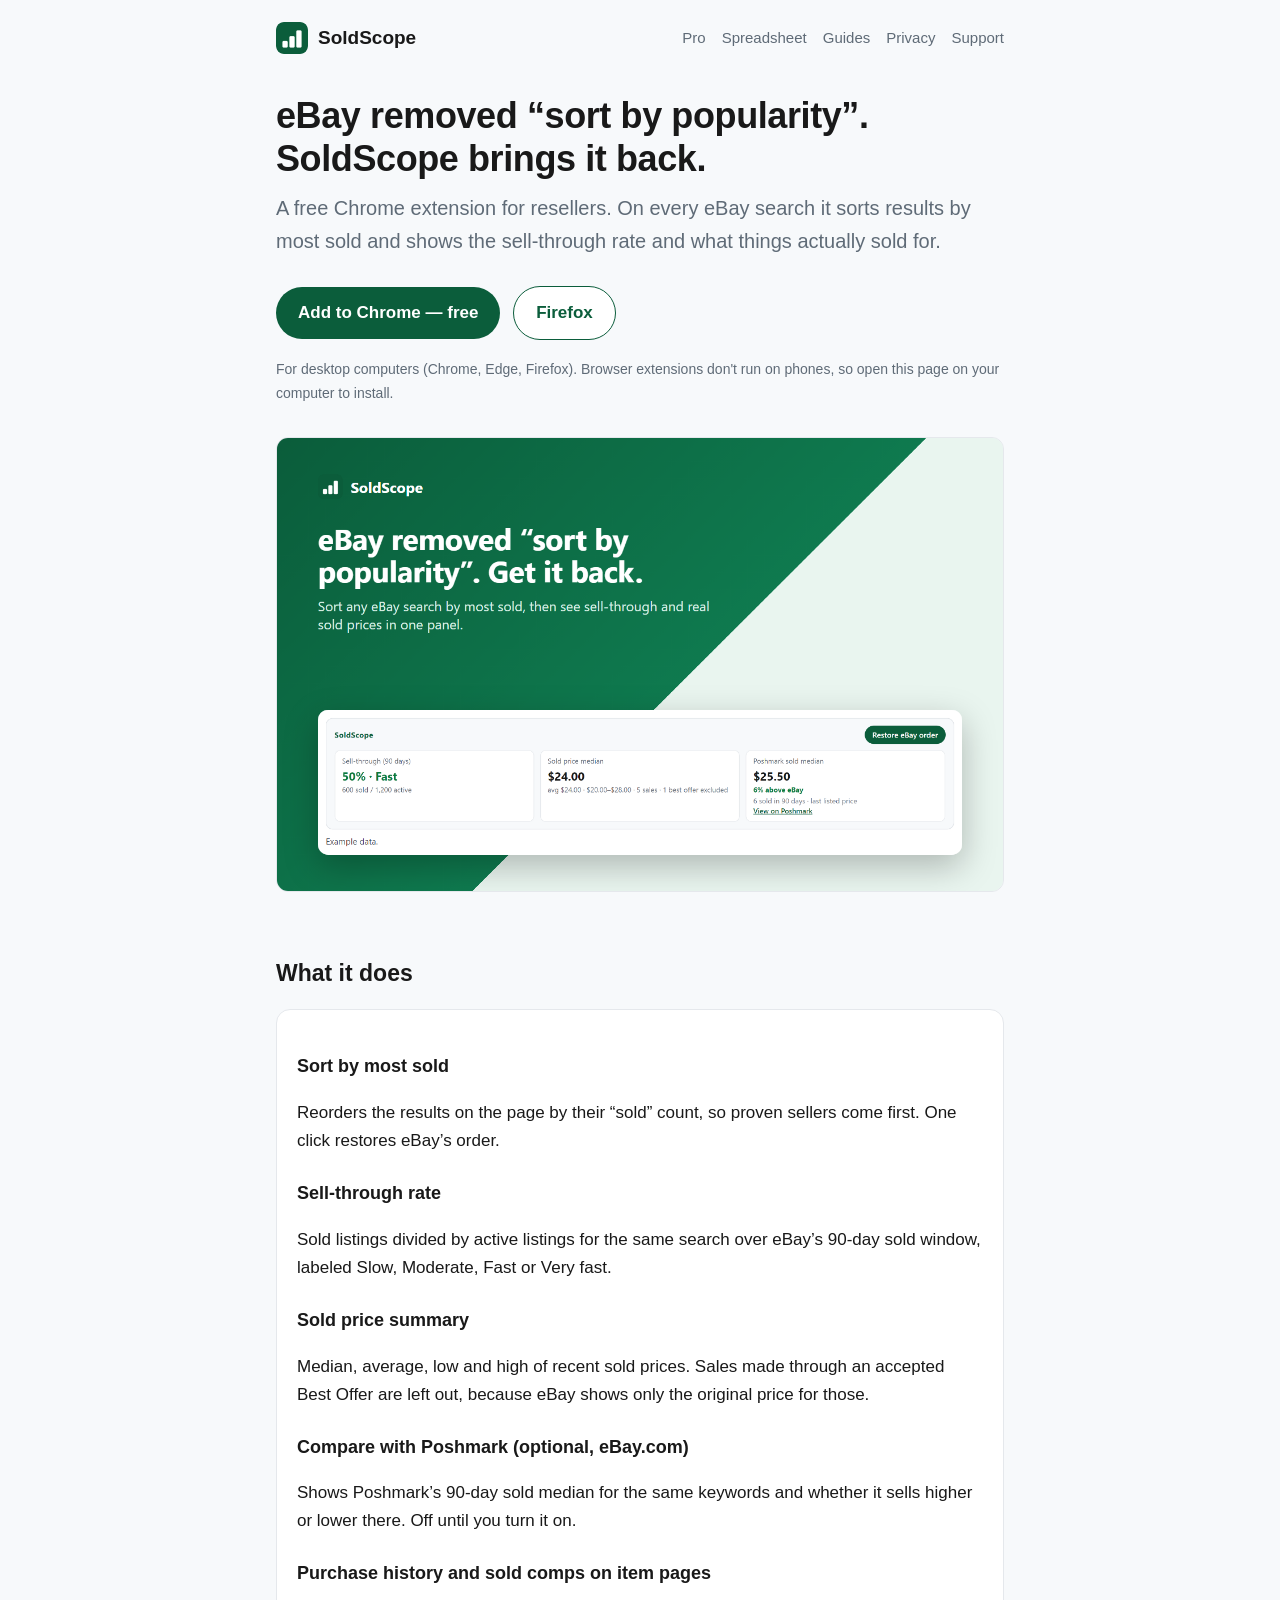
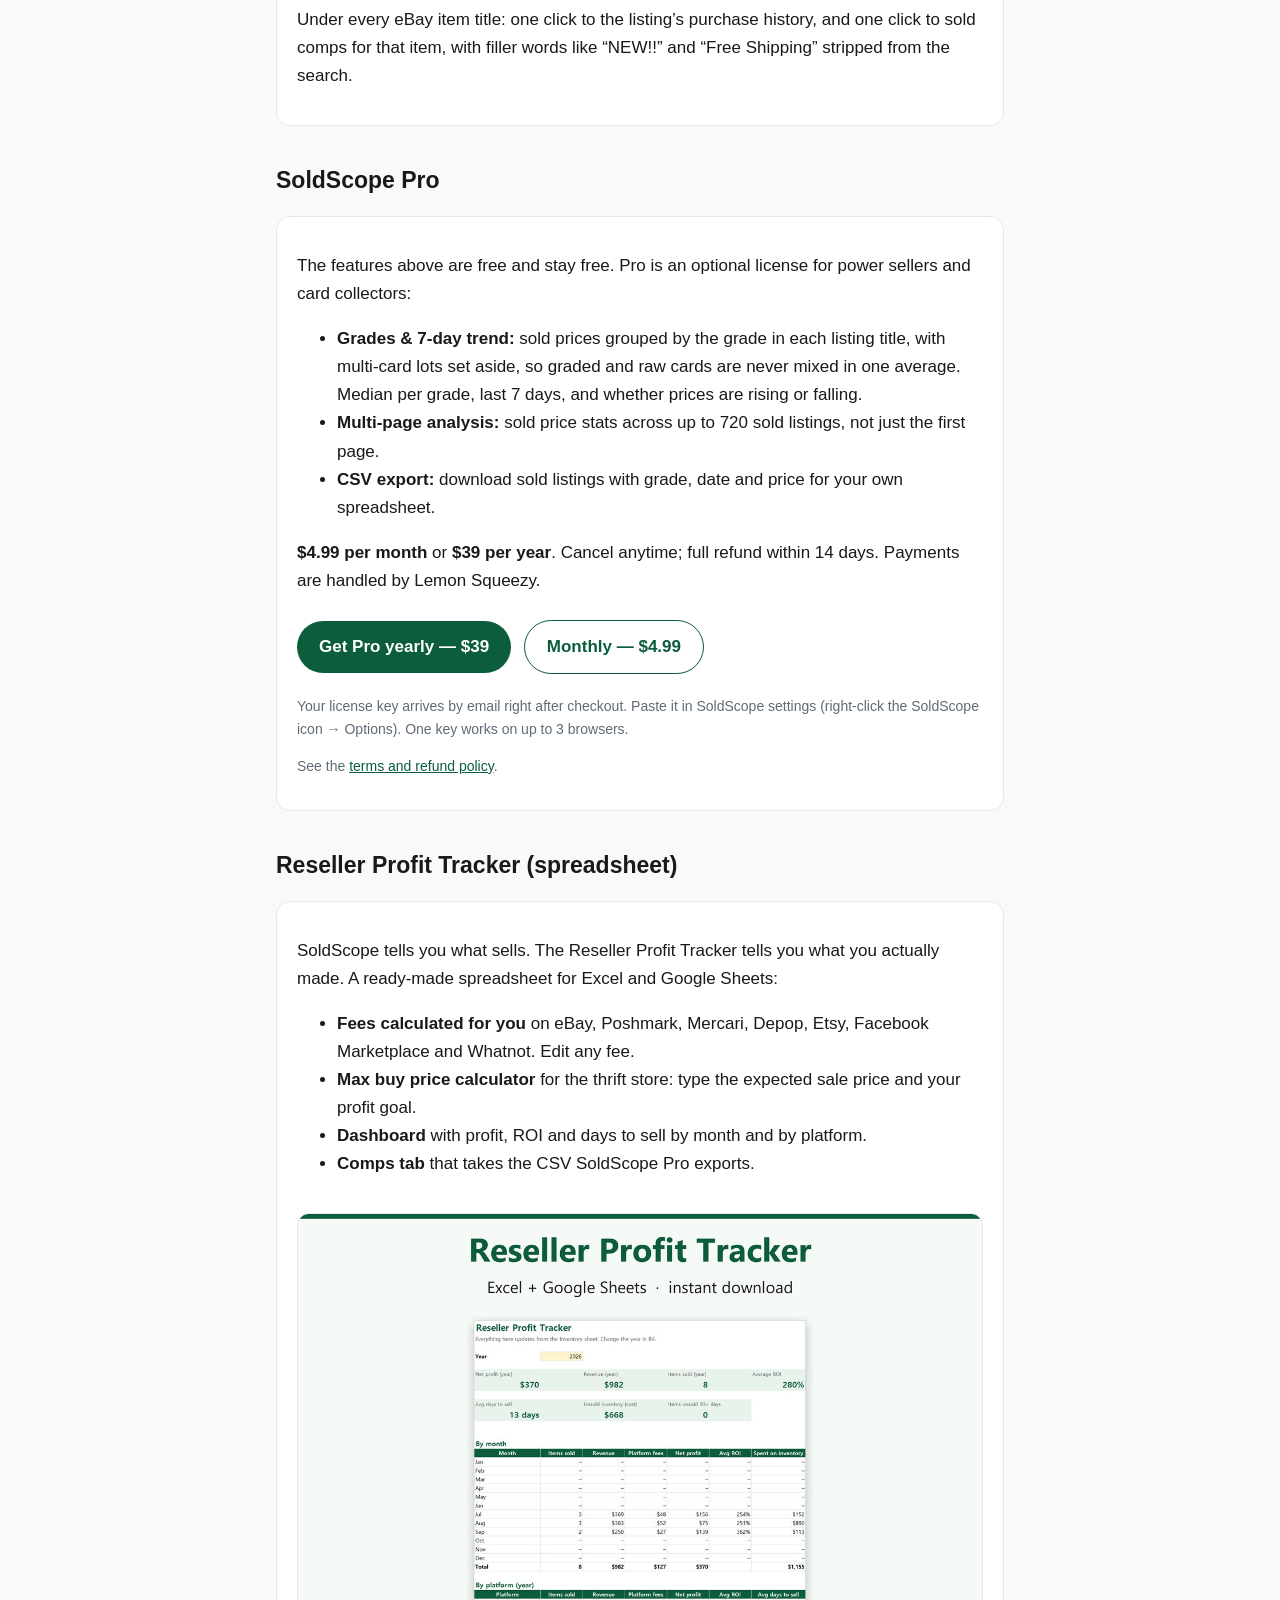
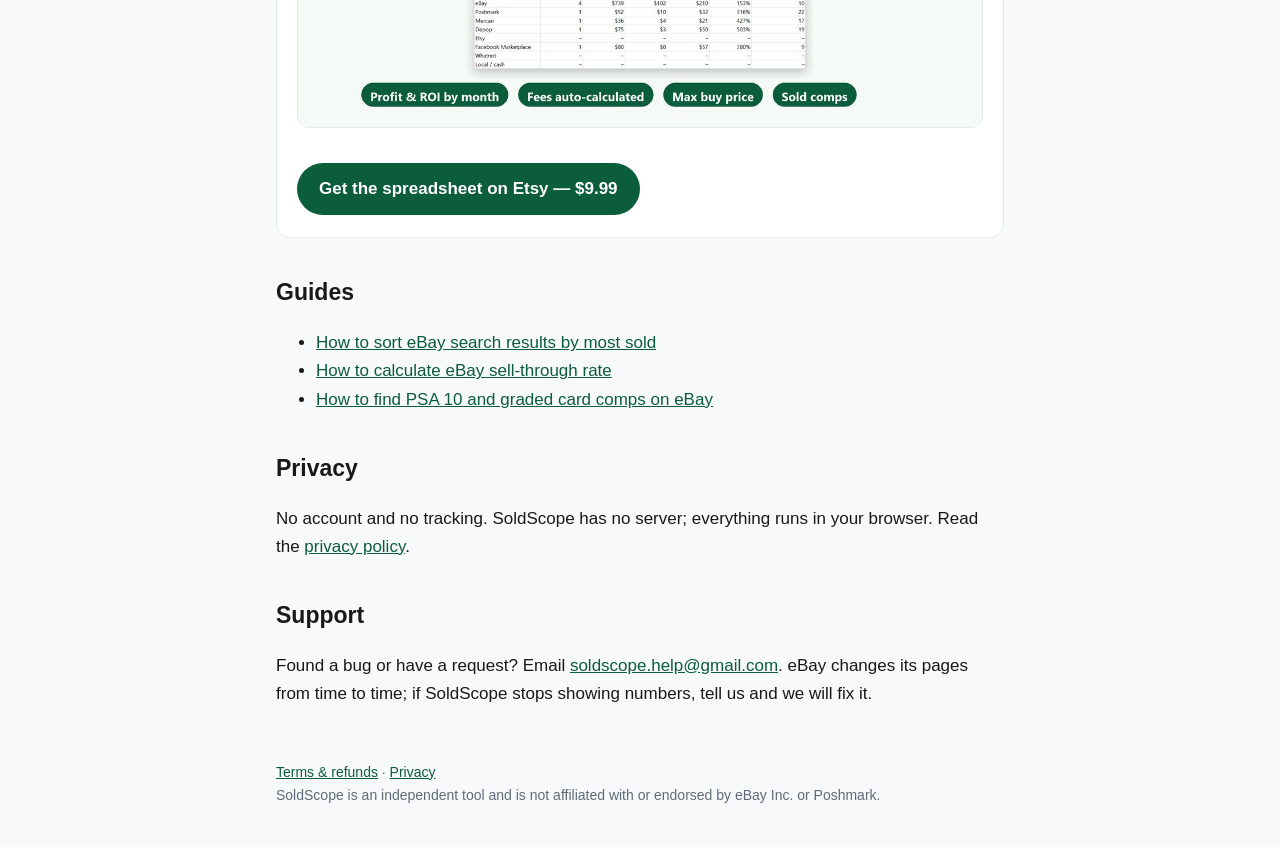
==== commit b73585ef: "Desktop-only note, Firefox link" ====
--- a/index.html
+++ b/index.html
@@ -20,7 +20,8 @@
 <main>
   <h1>eBay removed “sort by popularity”. SoldScope brings it back.</h1>
   <p class="lede">A free Chrome extension for resellers. On every eBay search it sorts results by most sold and shows the sell-through rate and what things actually sold for.</p>
-  <a class="btn" href="https://chromewebstore.google.com/detail/soldscope-sold-sort-sell/gncdkoamdfpminkbbjchmmcaikjillld">Add to Chrome — free</a>
+  <a class="btn" href="https://chromewebstore.google.com/detail/soldscope-sold-sort-sell/gncdkoamdfpminkbbjchmmcaikjillld">Add to Chrome — free</a> <a class="btn btn-secondary" href="https://addons.mozilla.org/firefox/addon/soldscope/">Firefox</a>
+  <p class="note">For desktop computers (Chrome, Edge, Firefox). Browser extensions don't run on phones, so open this page on your computer to install.</p>
   <img class="shot" src="img/hero.png" alt="SoldScope panel on an eBay search: sell-through rate, sold price median and Poshmark compare (example data)">
 
   <h2>What it does</h2>
